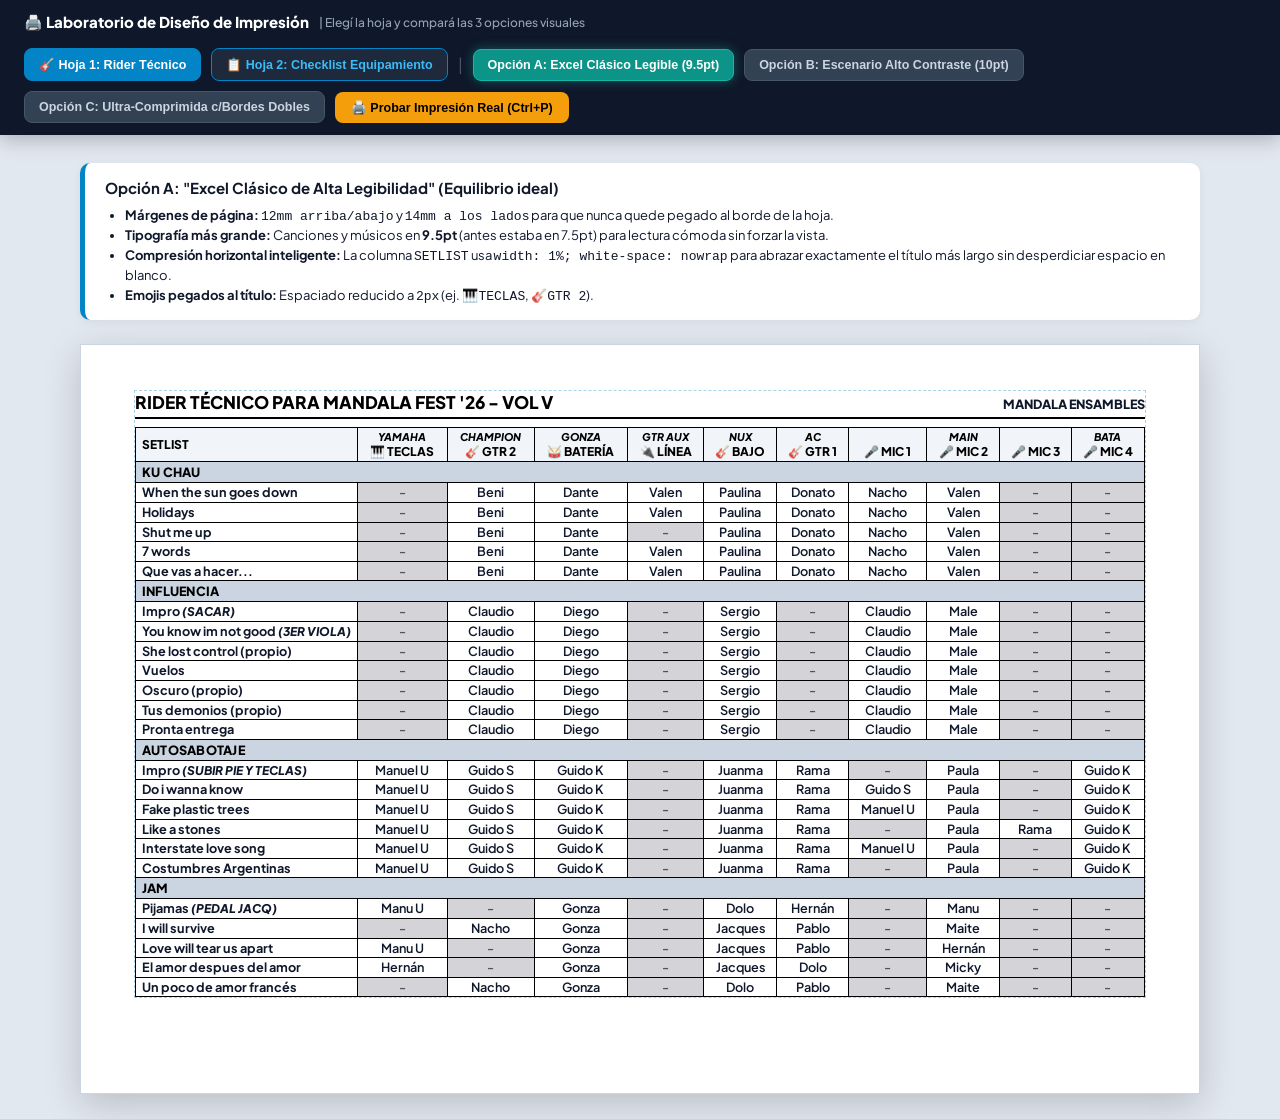
==== ejemplos_impresion_rider_checklist.html @ c9b69158 "deploy: version beta1.0 - Mandala Festivales en produccion 2026-10-26 12:29" ====
<!DOCTYPE html>
<html lang="es">
<head>
    <meta charset="UTF-8">
    <meta name="viewport" content="width=device-width, initial-scale=1.0">
    <title>Alternativas de Impresión — Rider Técnico y Checklist (Mandala Ensambles)</title>
    <link href="https://fonts.googleapis.com/css2?family=Plus+Jakarta+Sans:ital,wght@0,400;0,600;0,700;0,800;1,700;1,800&family=Geist+Mono:wght@500;700;800&display=swap" rel="stylesheet">
    <style>
        :root {
            --bg-ui: #0f172a;
            --card-ui: #1e293b;
            --accent: #0d9488;
            --accent-blue: #0284c7;
        }
        * {
            box-sizing: border-box;
        }
        body {
            margin: 0;
            padding: 0;
            font-family: 'Plus Jakarta Sans', -apple-system, BlinkMacSystemFont, "Segoe UI", Roboto, sans-serif;
            background: #e2e8f0;
            color: #0f172a;
        }

        /* BARRA DE CONTROLES INTERACTIVA (NO SE IMPRIME) */
        .preview-toolbar {
            position: sticky;
            top: 0;
            z-index: 1000;
            background: var(--bg-ui);
            color: #ffffff;
            padding: 12px 24px;
            display: flex;
            flex-wrap: wrap;
            align-items: center;
            justify-content: space-between;
            gap: 16px;
            box-shadow: 0 4px 20px rgba(0,0,0,0.25);
        }
        .toolbar-title {
            font-size: 15px;
            font-weight: 800;
            display: flex;
            align-items: center;
            gap: 10px;
        }
        .toolbar-controls {
            display: flex;
            align-items: center;
            gap: 10px;
            flex-wrap: wrap;
        }
        .tab-btn {
            background: #334155;
            color: #cbd5e1;
            border: 1px solid #475569;
            padding: 8px 14px;
            border-radius: 8px;
            font-size: 12.5px;
            font-weight: 700;
            cursor: pointer;
            transition: all 0.15s ease;
        }
        .tab-btn:hover {
            background: #475569;
            color: #fff;
        }
        .tab-btn.active {
            background: var(--accent);
            color: #ffffff;
            border-color: #14b8a6;
            box-shadow: 0 0 12px rgba(20, 184, 166, 0.4);
        }
        .doc-switch-btn {
            background: #1e293b;
            color: #38bdf8;
            border: 1px solid #0284c7;
            padding: 8px 14px;
            border-radius: 8px;
            font-size: 12.5px;
            font-weight: 800;
            cursor: pointer;
        }
        .doc-switch-btn.active {
            background: #0284c7;
            color: #ffffff;
        }
        .btn-print-demo {
            background: #f59e0b;
            color: #000;
            border: none;
            padding: 8px 16px;
            border-radius: 8px;
            font-size: 12.5px;
            font-weight: 800;
            cursor: pointer;
        }

        /* CONTENEDOR DE SIMULACIÓN DE HOJA CON MÁRGENES REALES */
        .page-workspace {
            padding: 28px;
            display: flex;
            flex-direction: column;
            align-items: center;
            gap: 24px;
        }
        .option-explainer {
            width: 100%;
            max-width: 1120px;
            background: #ffffff;
            border-left: 5px solid var(--accent-blue);
            padding: 14px 20px;
            border-radius: 10px;
            box-shadow: 0 2px 8px rgba(0,0,0,0.06);
            font-size: 13px;
            line-height: 1.5;
        }
        .option-explainer h3 {
            margin: 0 0 4px 0;
            font-size: 15px;
            color: #0f172a;
        }
        .option-explainer ul {
            margin: 6px 0 0 0;
            padding-left: 20px;
        }

        /* HOJA A4 SIMULADA */
        .a4-sheet {
            background: #ffffff;
            width: 100%;
            max-width: 1120px; /* A4 Landscape proporción */
            min-height: 750px;
            box-shadow: 0 10px 35px rgba(0,0,0,0.18);
            border: 1px solid #cbd5e1;
            position: relative;
            transition: all 0.2s ease;
        }

        /* Indicador visual del margen de impresión */
        .margin-guide {
            border: 1px dashed rgba(2, 132, 199, 0.35);
            height: 100%;
        }

        /* ==========================================================================
           ESTILOS COMUNES DE TABLA DE IMPRESIÓN
           ========================================================================== */
        .print-header-bar {
            display: flex;
            justify-content: space-between;
            align-items: baseline;
            border-bottom: 2px solid #000;
            padding-bottom: 4px;
            margin-bottom: 8px;
        }
        .print-header-title {
            font-weight: 900;
            text-transform: uppercase;
            color: #000;
            margin: 0;
        }
        .print-header-brand {
            font-weight: 800;
            text-transform: uppercase;
            color: #0f172a;
        }

        table.rider-tbl {
            border-collapse: collapse;
            border: 1.5px solid #000000;
        }
        table.rider-tbl th,
        table.rider-tbl td {
            border: 1px solid #000000;
            vertical-align: middle;
        }

        .col-inst-head {
            display: inline-flex;
            align-items: center;
            justify-content: center;
            gap: 2px; /* Emoji bien pegado a la palabra */
            white-space: nowrap;
        }

        /* ==========================================================================
           OPCIÓN A: EXCEL CLÁSICO DE ALTA LEGIBILIDAD (Márgenes 12mm, Letra 9.5pt, Columnas Auto-Comprimidas)
           ========================================================================== */
        .opt-a.a4-sheet {
            padding: 12mm 14mm; /* Márgenes amplios y limpios */
        }
        .opt-a .print-header-title { font-size: 13pt; }
        .opt-a .print-header-brand { font-size: 9.5pt; }
        .opt-a table.rider-tbl {
            width: auto; /* Permite que las columnas se compriman al texto real */
            min-width: 100%;
        }
        .opt-a table.rider-tbl th {
            background: #f1f5f9;
            color: #000;
            font-size: 9pt;
            font-weight: 800;
            padding: 3px 5px;
            text-align: center;
            line-height: 1.15;
            white-space: nowrap;
        }
        .opt-a .col-note {
            display: block;
            font-size: 8pt;
            font-weight: 800;
            font-style: italic;
            color: #000;
            margin-bottom: 1px;
        }
        .opt-a .band-row td {
            background: #cbd5e1;
            color: #000;
            font-size: 9.5pt;
            font-weight: 900;
            text-transform: uppercase;
            padding: 2px 6px;
            letter-spacing: 0.02em;
        }
        .opt-a .song-row td {
            font-size: 9.5pt; /* Letra más grande y clara */
            font-weight: 600;
            padding: 2px 5px;
            line-height: 1.15;
            text-align: center;
            white-space: nowrap;
        }
        .opt-a .song-row td.setlist-cell {
            text-align: left;
            font-weight: 700;
            padding: 2px 6px;
            width: 1%; /* Comprime la columna Setlist exactamente al largo de la canción más larga */
        }
        .opt-a .song-note {
            font-weight: 800;
            font-style: italic;
            font-size: 9pt;
        }
        .opt-a .empty-cell {
            background: #d4d4d8;
            color: #52525b;
        }

        /* ==========================================================================
           OPCIÓN B: ESCENARIO ALTO CONTRASTE (Bandas en Negro/Gris Oscuro, Letra 10pt Bold, Ultra-Comprimido)
           ========================================================================== */
        .opt-b.a4-sheet {
            padding: 10mm 12mm;
        }
        .opt-b .print-header-title { font-size: 13.5pt; }
        .opt-b .print-header-brand { font-size: 9.5pt; }
        .opt-b table.rider-tbl {
            width: 100%;
        }
        .opt-b table.rider-tbl th {
            background: #e2e8f0;
            color: #000;
            font-size: 9pt;
            font-weight: 900;
            padding: 2px 3px;
            text-align: center;
            line-height: 1.1;
            white-space: nowrap;
        }
        .opt-b .col-note {
            display: block;
            font-size: 8.5pt;
            font-weight: 800;
            font-style: italic;
            color: #000;
            background: #fef08a; /* Sutil destaque o limpio */
            padding: 0 2px;
        }
        .opt-b .band-row td {
            background: #1e293b; /* Separador oscuro de alto contraste para lectura rápida en escenario */
            color: #ffffff;
            font-size: 9.5pt;
            font-weight: 900;
            text-transform: uppercase;
            padding: 2px 8px;
            letter-spacing: 0.04em;
        }
        .opt-b .song-row td {
            font-size: 10pt; /* Letra bien grande para leer a distancia */
            font-weight: 700;
            padding: 1.5px 3px; /* Padding mínimo pero letra grande */
            line-height: 1.1;
            text-align: center;
            white-space: nowrap;
        }
        .opt-b .song-row td.setlist-cell {
            text-align: left;
            font-weight: 800;
            padding: 1.5px 5px;
            width: 1%;
        }
        .opt-b .song-note {
            font-weight: 800;
            font-style: italic;
            font-size: 9.5pt;
            text-decoration: underline;
        }
        .opt-b .empty-cell {
            background: #d4d4d8;
            color: #71717a;
        }

        /* ==========================================================================
           OPCIÓN C: PLANILLA TÉCNICA COMPACTA (Ancho Ajustado al Contenido, Márgenes 14mm)
           ========================================================================== */
        .opt-c.a4-sheet {
            padding: 14mm 16mm; /* Márgenes bien holgados */
        }
        .opt-c .print-header-title { font-size: 12.5pt; }
        .opt-c .print-header-brand { font-size: 9pt; }
        .opt-c table.rider-tbl {
            width: auto; /* La tabla ocupa sólo lo que necesitan sus columnas, sin estirar de más */
            margin: 0 auto;
            min-width: 92%;
        }
        .opt-c table.rider-tbl th {
            background: #f8fafc;
            color: #000;
            font-size: 9pt;
            font-weight: 800;
            padding: 2px 4px;
            text-align: center;
            line-height: 1.1;
            white-space: nowrap;
        }
        .opt-c .col-note {
            display: block;
            font-size: 8pt;
            font-weight: 800;
            font-style: italic;
            color: #000;
        }
        .opt-c .band-row td {
            background: #dcdce0;
            color: #000;
            font-size: 9pt;
            font-weight: 900;
            text-transform: uppercase;
            padding: 1.5px 6px;
            border-top: 2px solid #000;
            border-bottom: 1.5px solid #000;
        }
        .opt-c .song-row td {
            font-size: 9.5pt;
            font-weight: 700;
            padding: 1px 4px;
            line-height: 1.12;
            text-align: center;
            white-space: nowrap;
        }
        .opt-c .song-row td.setlist-cell {
            text-align: left;
            font-weight: 700;
            padding: 1px 5px;
            width: 1%;
        }
        .opt-c .song-note {
            font-weight: 800;
            font-style: italic;
            font-size: 9pt;
        }
        .opt-c .empty-cell {
            background: #e4e4e7;
            color: #71717a;
        }

        @media print {
            .preview-toolbar, .option-explainer {
                display: none !important;
            }
            body {
                background: #fff !important;
            }
            .page-workspace {
                padding: 0 !important;
            }
            .a4-sheet {
                box-shadow: none !important;
                border: none !important;
                max-width: 100% !important;
                min-height: 0 !important;
            }
            .margin-guide {
                border: none !important;
            }
            * {
                -webkit-print-color-adjust: exact !important;
                print-color-adjust: exact !important;
            }
        }
    </style>
</head>
<body>

    <div class="preview-toolbar">
        <div class="toolbar-title">
            <span>🖨️ Laboratorio de Diseño de Impresión</span>
            <span style="font-size:12px; font-weight:500; color:#94a3b8;">| Elegí la hoja y compará las 3 opciones visuales</span>
        </div>

        <div class="toolbar-controls">
            <button class="doc-switch-btn active" id="btn-doc-rider" onclick="setDocType('rider')">🎸 Hoja 1: Rider Técnico</button>
            <button class="doc-switch-btn" id="btn-doc-checklist" onclick="setDocType('checklist')">📋 Hoja 2: Checklist Equipamiento</button>
            <span style="color:#475569;">|</span>
            <button class="tab-btn active" id="btn-opt-a" onclick="setOption('a')">Opción A: Excel Clásico Legible (9.5pt)</button>
            <button class="tab-btn" id="btn-opt-b" onclick="setOption('b')">Opción B: Escenario Alto Contraste (10pt)</button>
            <button class="tab-btn" id="btn-opt-c" onclick="setOption('c')">Opción C: Ultra-Comprimida c/Bordes Dobles</button>
            <button class="btn-print-demo" onclick="window.print()">🖨️ Probar Impresión Real (Ctrl+P)</button>
        </div>
    </div>

    <div class="page-workspace">

        <!-- EXPLICACIÓN DINÁMICA DE LA OPCIÓN SELECCIONADA -->
        <div class="option-explainer" id="explainer-box">
            <h3>Opción A: "Excel Clásico de Alta Legibilidad" (Equilibrio ideal)</h3>
            <ul>
                <li><strong>Márgenes de página:</strong> <code>12mm arriba/abajo</code> y <code>14mm a los lados</code> para que nunca quede pegado al borde de la hoja.</li>
                <li><strong>Tipografía más grande:</strong> Canciones y músicos en <strong>9.5pt</strong> (antes estaba en 7.5pt) para lectura cómoda sin forzar la vista.</li>
                <li><strong>Compresión horizontal inteligente:</strong> La columna <code>SETLIST</code> usa <code>width: 1%; white-space: nowrap</code> para abrazar exactamente el título más largo sin desperdiciar espacio en blanco.</li>
                <li><strong>Emojis pegados al título:</strong> Espaciado reducido a <code>2px</code> (ej. <code>🎹TECLAS</code>, <code>🎸GTR 2</code>).</li>
            </ul>
        </div>

        <!-- HOJA SIMULADA: RIDER TÉCNICO -->
        <div class="a4-sheet opt-a" id="sheet-rider">
            <div class="margin-guide">
                <div class="print-header-bar">
                    <h1 class="print-header-title">RIDER TÉCNICO PARA MANDALA FEST '26 - VOL V</h1>
                    <span class="print-header-brand">MANDALA ENSAMBLES</span>
                </div>

                <table class="rider-tbl">
                    <thead>
                        <tr>
                            <th style="text-align:left; padding-left:6px;">SETLIST</th>
                            <th>
                                <span class="col-note">YAMAHA</span>
                                <div class="col-inst-head"><span>🎹</span><span>TECLAS</span></div>
                            </th>
                            <th>
                                <span class="col-note">CHAMPION</span>
                                <div class="col-inst-head"><span>🎸</span><span>GTR 2</span></div>
                            </th>
                            <th>
                                <span class="col-note">GONZA</span>
                                <div class="col-inst-head"><span>🥁</span><span>BATERÍA</span></div>
                            </th>
                            <th>
                                <span class="col-note">GTR AUX</span>
                                <div class="col-inst-head"><span>🔌</span><span>LÍNEA</span></div>
                            </th>
                            <th>
                                <span class="col-note">NUX</span>
                                <div class="col-inst-head"><span>🎸</span><span>BAJO</span></div>
                            </th>
                            <th>
                                <span class="col-note">AC</span>
                                <div class="col-inst-head"><span>🎸</span><span>GTR 1</span></div>
                            </th>
                            <th>
                                <span class="col-note">&nbsp;</span>
                                <div class="col-inst-head"><span>🎤</span><span>MIC 1</span></div>
                            </th>
                            <th>
                                <span class="col-note">MAIN</span>
                                <div class="col-inst-head"><span>🎤</span><span>MIC 2</span></div>
                            </th>
                            <th>
                                <span class="col-note">&nbsp;</span>
                                <div class="col-inst-head"><span>🎤</span><span>MIC 3</span></div>
                            </th>
                            <th>
                                <span class="col-note">BATA</span>
                                <div class="col-inst-head"><span>🎤</span><span>MIC 4</span></div>
                            </th>
                        </tr>
                    </thead>
                    <tbody>
                        <!-- BANDA 1 -->
                        <tr class="band-row"><td colspan="11">KU CHAU</td></tr>
                        <tr class="song-row">
                            <td class="setlist-cell">When the sun goes down</td>
                            <td class="empty-cell">-</td><td>Beni</td><td>Dante</td><td>Valen</td><td>Paulina</td><td>Donato</td><td>Nacho</td><td>Valen</td><td class="empty-cell">-</td><td class="empty-cell">-</td>
                        </tr>
                        <tr class="song-row">
                            <td class="setlist-cell">Holidays</td>
                            <td class="empty-cell">-</td><td>Beni</td><td>Dante</td><td>Valen</td><td>Paulina</td><td>Donato</td><td>Nacho</td><td>Valen</td><td class="empty-cell">-</td><td class="empty-cell">-</td>
                        </tr>
                        <tr class="song-row">
                            <td class="setlist-cell">Shut me up</td>
                            <td class="empty-cell">-</td><td>Beni</td><td>Dante</td><td class="empty-cell">-</td><td>Paulina</td><td>Donato</td><td>Nacho</td><td>Valen</td><td class="empty-cell">-</td><td class="empty-cell">-</td>
                        </tr>
                        <tr class="song-row">
                            <td class="setlist-cell">7 words</td>
                            <td class="empty-cell">-</td><td>Beni</td><td>Dante</td><td>Valen</td><td>Paulina</td><td>Donato</td><td>Nacho</td><td>Valen</td><td class="empty-cell">-</td><td class="empty-cell">-</td>
                        </tr>
                        <tr class="song-row">
                            <td class="setlist-cell">Que vas a hacer...</td>
                            <td class="empty-cell">-</td><td>Beni</td><td>Dante</td><td>Valen</td><td>Paulina</td><td>Donato</td><td>Nacho</td><td>Valen</td><td class="empty-cell">-</td><td class="empty-cell">-</td>
                        </tr>

                        <!-- BANDA 2 -->
                        <tr class="band-row"><td colspan="11">INFLUENCIA</td></tr>
                        <tr class="song-row">
                            <td class="setlist-cell">Impro <span class="song-note">(SACAR)</span></td>
                            <td class="empty-cell">-</td><td>Claudio</td><td>Diego</td><td class="empty-cell">-</td><td>Sergio</td><td class="empty-cell">-</td><td>Claudio</td><td>Male</td><td class="empty-cell">-</td><td class="empty-cell">-</td>
                        </tr>
                        <tr class="song-row">
                            <td class="setlist-cell">You know im not good <span class="song-note">(3ER VIOLA)</span></td>
                            <td class="empty-cell">-</td><td>Claudio</td><td>Diego</td><td class="empty-cell">-</td><td>Sergio</td><td class="empty-cell">-</td><td>Claudio</td><td>Male</td><td class="empty-cell">-</td><td class="empty-cell">-</td>
                        </tr>
                        <tr class="song-row">
                            <td class="setlist-cell">She lost control (propio)</td>
                            <td class="empty-cell">-</td><td>Claudio</td><td>Diego</td><td class="empty-cell">-</td><td>Sergio</td><td class="empty-cell">-</td><td>Claudio</td><td>Male</td><td class="empty-cell">-</td><td class="empty-cell">-</td>
                        </tr>
                        <tr class="song-row">
                            <td class="setlist-cell">Vuelos</td>
                            <td class="empty-cell">-</td><td>Claudio</td><td>Diego</td><td class="empty-cell">-</td><td>Sergio</td><td class="empty-cell">-</td><td>Claudio</td><td>Male</td><td class="empty-cell">-</td><td class="empty-cell">-</td>
                        </tr>
                        <tr class="song-row">
                            <td class="setlist-cell">Oscuro (propio)</td>
                            <td class="empty-cell">-</td><td>Claudio</td><td>Diego</td><td class="empty-cell">-</td><td>Sergio</td><td class="empty-cell">-</td><td>Claudio</td><td>Male</td><td class="empty-cell">-</td><td class="empty-cell">-</td>
                        </tr>
                        <tr class="song-row">
                            <td class="setlist-cell">Tus demonios (propio)</td>
                            <td class="empty-cell">-</td><td>Claudio</td><td>Diego</td><td class="empty-cell">-</td><td>Sergio</td><td class="empty-cell">-</td><td>Claudio</td><td>Male</td><td class="empty-cell">-</td><td class="empty-cell">-</td>
                        </tr>
                        <tr class="song-row">
                            <td class="setlist-cell">Pronta entrega</td>
                            <td class="empty-cell">-</td><td>Claudio</td><td>Diego</td><td class="empty-cell">-</td><td>Sergio</td><td class="empty-cell">-</td><td>Claudio</td><td>Male</td><td class="empty-cell">-</td><td class="empty-cell">-</td>
                        </tr>

                        <!-- BANDA 3 -->
                        <tr class="band-row"><td colspan="11">AUTOSABOTAJE</td></tr>
                        <tr class="song-row">
                            <td class="setlist-cell">Impro <span class="song-note">(SUBIR PIE Y TECLAS)</span></td>
                            <td>Manuel U</td><td>Guido S</td><td>Guido K</td><td class="empty-cell">-</td><td>Juanma</td><td>Rama</td><td class="empty-cell">-</td><td>Paula</td><td class="empty-cell">-</td><td>Guido K</td>
                        </tr>
                        <tr class="song-row">
                            <td class="setlist-cell">Do i wanna know</td>
                            <td>Manuel U</td><td>Guido S</td><td>Guido K</td><td class="empty-cell">-</td><td>Juanma</td><td>Rama</td><td>Guido S</td><td>Paula</td><td class="empty-cell">-</td><td>Guido K</td>
                        </tr>
                        <tr class="song-row">
                            <td class="setlist-cell">Fake plastic trees</td>
                            <td>Manuel U</td><td>Guido S</td><td>Guido K</td><td class="empty-cell">-</td><td>Juanma</td><td>Rama</td><td>Manuel U</td><td>Paula</td><td class="empty-cell">-</td><td>Guido K</td>
                        </tr>
                        <tr class="song-row">
                            <td class="setlist-cell">Like a stones</td>
                            <td>Manuel U</td><td>Guido S</td><td>Guido K</td><td class="empty-cell">-</td><td>Juanma</td><td>Rama</td><td class="empty-cell">-</td><td>Paula</td><td>Rama</td><td>Guido K</td>
                        </tr>
                        <tr class="song-row">
                            <td class="setlist-cell">Interstate love song</td>
                            <td>Manuel U</td><td>Guido S</td><td>Guido K</td><td class="empty-cell">-</td><td>Juanma</td><td>Rama</td><td>Manuel U</td><td>Paula</td><td class="empty-cell">-</td><td>Guido K</td>
                        </tr>
                        <tr class="song-row">
                            <td class="setlist-cell">Costumbres Argentinas</td>
                            <td>Manuel U</td><td>Guido S</td><td>Guido K</td><td class="empty-cell">-</td><td>Juanma</td><td>Rama</td><td class="empty-cell">-</td><td>Paula</td><td class="empty-cell">-</td><td>Guido K</td>
                        </tr>

                        <!-- BANDA 4 -->
                        <tr class="band-row"><td colspan="11">JAM</td></tr>
                        <tr class="song-row">
                            <td class="setlist-cell">Pijamas <span class="song-note">(PEDAL JACQ)</span></td>
                            <td>Manu U</td><td class="empty-cell">-</td><td>Gonza</td><td class="empty-cell">-</td><td>Dolo</td><td>Hernán</td><td class="empty-cell">-</td><td>Manu</td><td class="empty-cell">-</td><td class="empty-cell">-</td>
                        </tr>
                        <tr class="song-row">
                            <td class="setlist-cell">I will survive</td>
                            <td class="empty-cell">-</td><td>Nacho</td><td>Gonza</td><td class="empty-cell">-</td><td>Jacques</td><td>Pablo</td><td class="empty-cell">-</td><td>Maite</td><td class="empty-cell">-</td><td class="empty-cell">-</td>
                        </tr>
                        <tr class="song-row">
                            <td class="setlist-cell">Love will tear us apart</td>
                            <td>Manu U</td><td class="empty-cell">-</td><td>Gonza</td><td class="empty-cell">-</td><td>Jacques</td><td>Pablo</td><td class="empty-cell">-</td><td>Hernán</td><td class="empty-cell">-</td><td class="empty-cell">-</td>
                        </tr>
                        <tr class="song-row">
                            <td class="setlist-cell">El amor despues del amor</td>
                            <td>Hernán</td><td class="empty-cell">-</td><td>Gonza</td><td class="empty-cell">-</td><td>Jacques</td><td>Dolo</td><td class="empty-cell">-</td><td>Micky</td><td class="empty-cell">-</td><td class="empty-cell">-</td>
                        </tr>
                        <tr class="song-row">
                            <td class="setlist-cell">Un poco de amor francés</td>
                            <td class="empty-cell">-</td><td>Nacho</td><td>Gonza</td><td class="empty-cell">-</td><td>Dolo</td><td>Pablo</td><td class="empty-cell">-</td><td>Maite</td><td class="empty-cell">-</td><td class="empty-cell">-</td>
                        </tr>
                    </tbody>
                </table>
            </div>
        </div>

        <!-- HOJA SIMULADA: CHECKLIST DE EQUIPAMIENTO -->
        <div class="a4-sheet opt-a" id="sheet-checklist" style="display:none;">
            <div class="margin-guide">
                <div class="print-header-bar">
                    <h1 class="print-header-title">CHECKLIST DE EQUIPAMIENTO — MANDALA FEST '26 - VOL V</h1>
                    <span class="print-header-brand">MANDALA ENSAMBLES</span>
                </div>

                <table class="rider-tbl" style="width:100%;">
                    <thead>
                        <tr>
                            <th style="text-align:left; padding-left:6px; width:28%;">EQUIPO / ÍTEM</th>
                            <th style="text-align:left; padding-left:6px; width:18%;">ORIGEN / DUEÑO</th>
                            <th style="width:8%;">PREP.</th>
                            <th style="width:8%;">LISTO</th>
                            <th style="width:8%;">REGRESÓ</th>
                            <th style="text-align:left; padding-left:6px; width:30%;">NOTAS / OBSERVACIONES</th>
                        </tr>
                    </thead>
                    <tbody>
                        <tr class="song-row">
                            <td class="setlist-cell">CABEZAL AMPEG BA-115 + CAJA</td>
                            <td style="text-align:left; padding-left:6px;">MANDALA ENSAMBLES</td>
                            <td>☑</td>
                            <td>☑</td>
                            <td>☐</td>
                            <td style="text-align:left; padding-left:6px; white-space:normal;">Llevar con cable interlock reforzado y línea XLR</td>
                        </tr>
                        <tr class="song-row">
                            <td class="setlist-cell">TECLADO YAMAHA P-45 + FUENTE</td>
                            <td style="text-align:left; padding-left:6px;">GONZA (PROFE)</td>
                            <td>☑</td>
                            <td>☑</td>
                            <td>☐</td>
                            <td style="text-align:left; padding-left:6px; white-space:normal;">Con pedal sustain original y soporte tijera</td>
                        </tr>
                        <tr class="song-row">
                            <td class="setlist-cell">AMPLIFICADOR FENDER CHAMPION 100</td>
                            <td style="text-align:left; padding-left:6px;">MANDALA ENSAMBLES</td>
                            <td>☑</td>
                            <td>☐</td>
                            <td>☐</td>
                            <td style="text-align:left; padding-left:6px; white-space:normal;">Incluye footswitch de 2 botones.<br><em><strong>Revisar canal 2 antes de salir</strong></em></td>
                        </tr>
                        <tr class="song-row">
                            <td class="setlist-cell">SET MICRÓFONOS SHURE SM58 (X4)</td>
                            <td style="text-align:left; padding-left:6px;">MANDALA ENSAMBLES</td>
                            <td>☑</td>
                            <td>☑</td>
                            <td>☐</td>
                            <td style="text-align:left; padding-left:6px; white-space:normal;">En valija rígida gris con 4 pipetas</td>
                        </tr>
                        <tr class="song-row">
                            <td class="setlist-cell">CAJA DIRECTA BEHRINGER ULTRA-DI (X2)</td>
                            <td style="text-align:left; padding-left:6px;">MANDALA ENSAMBLES</td>
                            <td>☐</td>
                            <td>☐</td>
                            <td>☐</td>
                            <td class="empty-cell" style="text-align:center;">-</td>
                        </tr>
                        <tr class="song-row">
                            <td class="setlist-cell">TAMBOR MAPEX BLACK PANTHER 14"</td>
                            <td style="text-align:left; padding-left:6px;">DANTE (ALUMNO)</td>
                            <td>☑</td>
                            <td>☐</td>
                            <td>☐</td>
                            <td style="text-align:left; padding-left:6px; white-space:normal;">En funda acolchada negra</td>
                        </tr>
                    </tbody>
                </table>
            </div>
        </div>

    </div>

    <script>
        let currentOpt = 'a';
        let currentDoc = 'rider';

        const explainers = {
            a: {
                title: 'Opción A: "Excel Clásico de Alta Legibilidad" (Recomendada)',
                bullets: [
                    '<strong>Márgenes de página:</strong> <code>12mm arriba/abajo</code> y <code>14mm izquierda/derecha</code> para que la tabla tenga aire alrededor y no quede pegada a los bordes.',
                    '<strong>Letra más grande y nítida:</strong> Músicos y canciones en <strong>9.5pt</strong> (2 puntos más grande que antes), manteniendo una altura de fila compacta de <code>2px</code> de padding.',
                    '<strong>Columnas auto-comprimidas:</strong> Tanto <code>SETLIST</code> como los instrumentos se ajustan automáticamente al ancho real del texto sin dejar huecos blancos.',
                    '<strong>Emoji pegado a la palabra:</strong> Separación mínima de <code>2px</code> (ej. <code>🎹TECLAS</code>, <code>🎸GTR 2</code>).'
                ]
            },
            b: {
                title: 'Opción B: "Escenario Alto Contraste" (Máxima visibilidad con poca luz)',
                bullets: [
                    '<strong>Márgenes de página:</strong> <code>10mm arriba/abajo</code> y <code>12mm izquierda/derecha</code>.',
                    '<strong>Letra 10pt Bold:</strong> Tamaño máximo de letra (<code>10pt</code> en negrita) con padding ultra-ajustado (<code>1.5px</code>) para que se lea de lejos en el escenario sin agrandar la altura de la tabla.',
                    '<strong>Separadores de Banda oscuros:</strong> Las filas de bandas (<code>KU CHAU</code>, <code>INFLUENCIA</code>) tienen fondo oscuro y letra blanca para identificar cada bloque al instante.',
                    '<strong>Notas de columna resaltadas:</strong> Destaque visual inmediato en las notas técnicas de cabecera y de canción.'
                ]
            },
            c: {
                title: 'Opción C: "Planilla Técnica Ultra-Comprimida con Bordes Dobles"',
                bullets: [
                    '<strong>Márgenes amplios:</strong> <code>14mm arriba/abajo</code> y <code>16mm a los lados</code>.',
                    '<strong>Ancho de tabla compacto:</strong> La tabla no se fuerza al 100% si sobra espacio, sino que comprime todas las columnas hacia el centro para que la vista recorra menos distancia horizontal.',
                    '<strong>Bordes jerárquicos:</strong> Doble línea gruesa (<code>2px</code>) al inicio de cada banda y letra de <strong>9.5pt</strong>.',
                    '<strong>Celdas vacías en gris suave:</strong> Tono <code>#e4e4e7</code> más sutil para ahorrar tinta y destacar los nombres.'
                ]
            }
        };

        function setOption(opt) {
            currentOpt = opt;
            ['a', 'b', 'c'].forEach(k => {
                document.getElementById('btn-opt-' + k).classList.toggle('active', k === opt);
            });
            const riderSheet = document.getElementById('sheet-rider');
            const checkSheet = document.getElementById('sheet-checklist');
            riderSheet.className = 'a4-sheet opt-' + opt;
            checkSheet.className = 'a4-sheet opt-' + opt;

            const exp = explainers[opt];
            document.getElementById('explainer-box').innerHTML = `
                <h3>${exp.title}</h3>
                <ul>${exp.bullets.map(b => `<li>${b}</li>`).join('')}</ul>
            `;
        }

        function setDocType(doc) {
            currentDoc = doc;
            document.getElementById('btn-doc-rider').classList.toggle('active', doc === 'rider');
            document.getElementById('btn-doc-checklist').classList.toggle('active', doc === 'checklist');
            document.getElementById('sheet-rider').style.display = doc === 'rider' ? 'block' : 'none';
            document.getElementById('sheet-checklist').style.display = doc === 'checklist' ? 'block' : 'none';
        }
    </script>
</body>
</html>
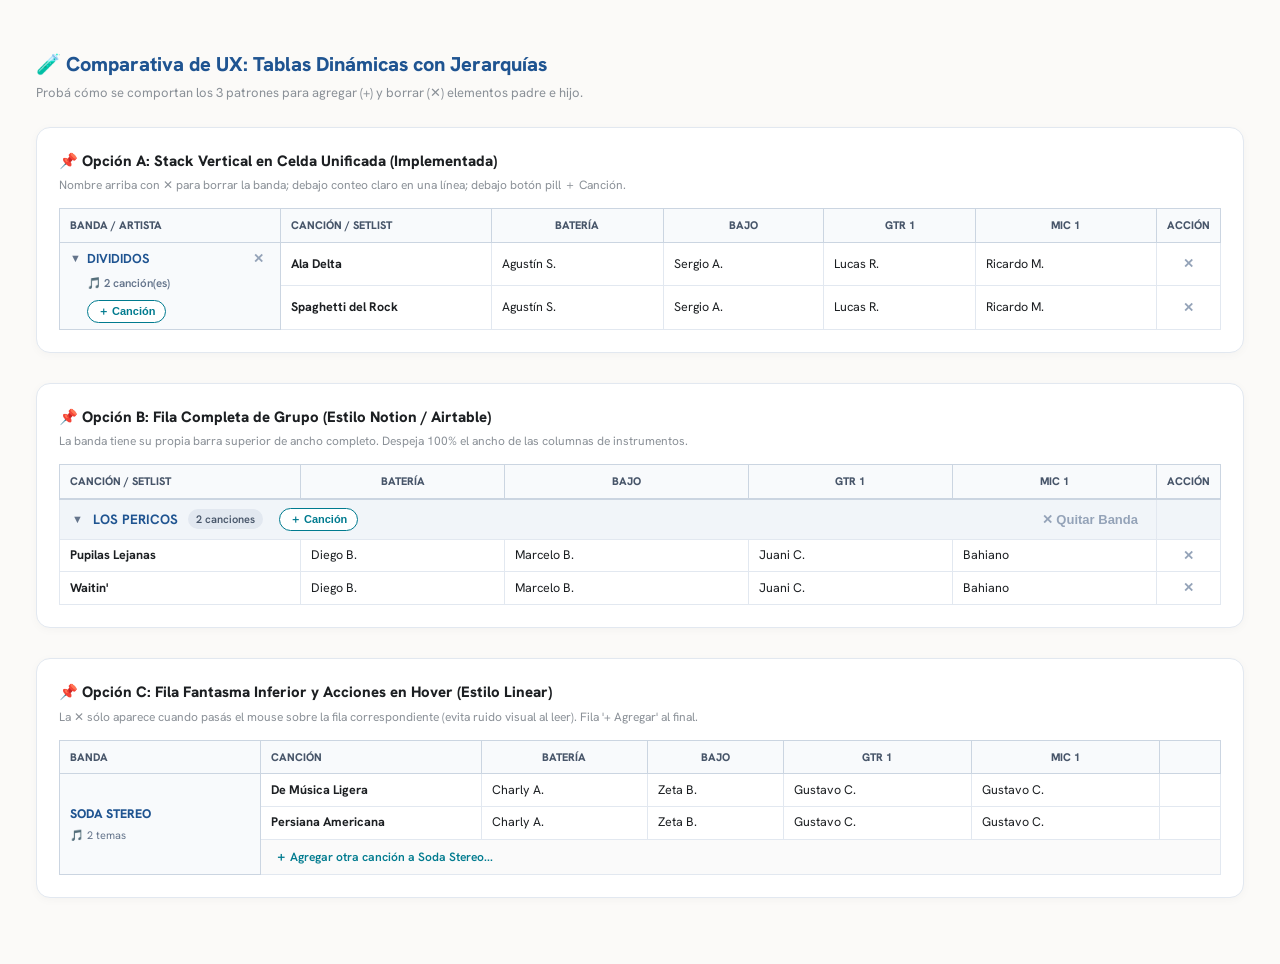
==== commit 08e70be9: "deploy: version beta1.3 - pestaña Cierre de Entradas, navegación y compresión en Deudas, calendario " ====
--- a/ejemplos_impresion_rider_checklist.html
+++ b/ejemplos_impresion_rider_checklist.html
@@ -1,735 +1,191 @@
 <!DOCTYPE html>
 <html lang="es">
 <head>
-    <meta charset="UTF-8">
-    <meta name="viewport" content="width=device-width, initial-scale=1.0">
-    <title>Alternativas de Impresión — Rider Técnico y Checklist (Mandala Ensambles)</title>
-    <link href="https://fonts.googleapis.com/css2?family=Plus+Jakarta+Sans:ital,wght@0,400;0,600;0,700;0,800;1,700;1,800&family=Geist+Mono:wght@500;700;800&display=swap" rel="stylesheet">
-    <style>
-        :root {
-            --bg-ui: #0f172a;
-            --card-ui: #1e293b;
-            --accent: #0d9488;
-            --accent-blue: #0284c7;
-        }
-        * {
-            box-sizing: border-box;
-        }
-        body {
-            margin: 0;
-            padding: 0;
-            font-family: 'Plus Jakarta Sans', -apple-system, BlinkMacSystemFont, "Segoe UI", Roboto, sans-serif;
-            background: #e2e8f0;
-            color: #0f172a;
-        }
-
-        /* BARRA DE CONTROLES INTERACTIVA (NO SE IMPRIME) */
-        .preview-toolbar {
-            position: sticky;
-            top: 0;
-            z-index: 1000;
-            background: var(--bg-ui);
-            color: #ffffff;
-            padding: 12px 24px;
-            display: flex;
-            flex-wrap: wrap;
-            align-items: center;
-            justify-content: space-between;
-            gap: 16px;
-            box-shadow: 0 4px 20px rgba(0,0,0,0.25);
-        }
-        .toolbar-title {
-            font-size: 15px;
-            font-weight: 800;
-            display: flex;
-            align-items: center;
-            gap: 10px;
-        }
-        .toolbar-controls {
-            display: flex;
-            align-items: center;
-            gap: 10px;
-            flex-wrap: wrap;
-        }
-        .tab-btn {
-            background: #334155;
-            color: #cbd5e1;
-            border: 1px solid #475569;
-            padding: 8px 14px;
-            border-radius: 8px;
-            font-size: 12.5px;
-            font-weight: 700;
-            cursor: pointer;
-            transition: all 0.15s ease;
-        }
-        .tab-btn:hover {
-            background: #475569;
-            color: #fff;
-        }
-        .tab-btn.active {
-            background: var(--accent);
-            color: #ffffff;
-            border-color: #14b8a6;
-            box-shadow: 0 0 12px rgba(20, 184, 166, 0.4);
-        }
-        .doc-switch-btn {
-            background: #1e293b;
-            color: #38bdf8;
-            border: 1px solid #0284c7;
-            padding: 8px 14px;
-            border-radius: 8px;
-            font-size: 12.5px;
-            font-weight: 800;
-            cursor: pointer;
-        }
-        .doc-switch-btn.active {
-            background: #0284c7;
-            color: #ffffff;
-        }
-        .btn-print-demo {
-            background: #f59e0b;
-            color: #000;
-            border: none;
-            padding: 8px 16px;
-            border-radius: 8px;
-            font-size: 12.5px;
-            font-weight: 800;
-            cursor: pointer;
-        }
-
-        /* CONTENEDOR DE SIMULACIÓN DE HOJA CON MÁRGENES REALES */
-        .page-workspace {
-            padding: 28px;
-            display: flex;
-            flex-direction: column;
-            align-items: center;
-            gap: 24px;
-        }
-        .option-explainer {
-            width: 100%;
-            max-width: 1120px;
-            background: #ffffff;
-            border-left: 5px solid var(--accent-blue);
-            padding: 14px 20px;
-            border-radius: 10px;
-            box-shadow: 0 2px 8px rgba(0,0,0,0.06);
-            font-size: 13px;
-            line-height: 1.5;
-        }
-        .option-explainer h3 {
-            margin: 0 0 4px 0;
-            font-size: 15px;
-            color: #0f172a;
-        }
-        .option-explainer ul {
-            margin: 6px 0 0 0;
-            padding-left: 20px;
-        }
-
-        /* HOJA A4 SIMULADA */
-        .a4-sheet {
-            background: #ffffff;
-            width: 100%;
-            max-width: 1120px; /* A4 Landscape proporción */
-            min-height: 750px;
-            box-shadow: 0 10px 35px rgba(0,0,0,0.18);
-            border: 1px solid #cbd5e1;
-            position: relative;
-            transition: all 0.2s ease;
-        }
-
-        /* Indicador visual del margen de impresión */
-        .margin-guide {
-            border: 1px dashed rgba(2, 132, 199, 0.35);
-            height: 100%;
-        }
-
-        /* ==========================================================================
-           ESTILOS COMUNES DE TABLA DE IMPRESIÓN
-           ========================================================================== */
-        .print-header-bar {
-            display: flex;
-            justify-content: space-between;
-            align-items: baseline;
-            border-bottom: 2px solid #000;
-            padding-bottom: 4px;
-            margin-bottom: 8px;
-        }
-        .print-header-title {
-            font-weight: 900;
-            text-transform: uppercase;
-            color: #000;
-            margin: 0;
-        }
-        .print-header-brand {
-            font-weight: 800;
-            text-transform: uppercase;
-            color: #0f172a;
-        }
-
-        table.rider-tbl {
-            border-collapse: collapse;
-            border: 1.5px solid #000000;
-        }
-        table.rider-tbl th,
-        table.rider-tbl td {
-            border: 1px solid #000000;
-            vertical-align: middle;
-        }
-
-        .col-inst-head {
-            display: inline-flex;
-            align-items: center;
-            justify-content: center;
-            gap: 2px; /* Emoji bien pegado a la palabra */
-            white-space: nowrap;
-        }
-
-        /* ==========================================================================
-           OPCIÓN A: EXCEL CLÁSICO DE ALTA LEGIBILIDAD (Márgenes 12mm, Letra 9.5pt, Columnas Auto-Comprimidas)
-           ========================================================================== */
-        .opt-a.a4-sheet {
-            padding: 12mm 14mm; /* Márgenes amplios y limpios */
-        }
-        .opt-a .print-header-title { font-size: 13pt; }
-        .opt-a .print-header-brand { font-size: 9.5pt; }
-        .opt-a table.rider-tbl {
-            width: auto; /* Permite que las columnas se compriman al texto real */
-            min-width: 100%;
-        }
-        .opt-a table.rider-tbl th {
-            background: #f1f5f9;
-            color: #000;
-            font-size: 9pt;
-            font-weight: 800;
-            padding: 3px 5px;
-            text-align: center;
-            line-height: 1.15;
-            white-space: nowrap;
-        }
-        .opt-a .col-note {
-            display: block;
-            font-size: 8pt;
-            font-weight: 800;
-            font-style: italic;
-            color: #000;
-            margin-bottom: 1px;
-        }
-        .opt-a .band-row td {
-            background: #cbd5e1;
-            color: #000;
-            font-size: 9.5pt;
-            font-weight: 900;
-            text-transform: uppercase;
-            padding: 2px 6px;
-            letter-spacing: 0.02em;
-        }
-        .opt-a .song-row td {
-            font-size: 9.5pt; /* Letra más grande y clara */
-            font-weight: 600;
-            padding: 2px 5px;
-            line-height: 1.15;
-            text-align: center;
-            white-space: nowrap;
-        }
-        .opt-a .song-row td.setlist-cell {
-            text-align: left;
-            font-weight: 700;
-            padding: 2px 6px;
-            width: 1%; /* Comprime la columna Setlist exactamente al largo de la canción más larga */
-        }
-        .opt-a .song-note {
-            font-weight: 800;
-            font-style: italic;
-            font-size: 9pt;
-        }
-        .opt-a .empty-cell {
-            background: #d4d4d8;
-            color: #52525b;
-        }
-
-        /* ==========================================================================
-           OPCIÓN B: ESCENARIO ALTO CONTRASTE (Bandas en Negro/Gris Oscuro, Letra 10pt Bold, Ultra-Comprimido)
-           ========================================================================== */
-        .opt-b.a4-sheet {
-            padding: 10mm 12mm;
-        }
-        .opt-b .print-header-title { font-size: 13.5pt; }
-        .opt-b .print-header-brand { font-size: 9.5pt; }
-        .opt-b table.rider-tbl {
-            width: 100%;
-        }
-        .opt-b table.rider-tbl th {
-            background: #e2e8f0;
-            color: #000;
-            font-size: 9pt;
-            font-weight: 900;
-            padding: 2px 3px;
-            text-align: center;
-            line-height: 1.1;
-            white-space: nowrap;
-        }
-        .opt-b .col-note {
-            display: block;
-            font-size: 8.5pt;
-            font-weight: 800;
-            font-style: italic;
-            color: #000;
-            background: #fef08a; /* Sutil destaque o limpio */
-            padding: 0 2px;
-        }
-        .opt-b .band-row td {
-            background: #1e293b; /* Separador oscuro de alto contraste para lectura rápida en escenario */
-            color: #ffffff;
-            font-size: 9.5pt;
-            font-weight: 900;
-            text-transform: uppercase;
-            padding: 2px 8px;
-            letter-spacing: 0.04em;
-        }
-        .opt-b .song-row td {
-            font-size: 10pt; /* Letra bien grande para leer a distancia */
-            font-weight: 700;
-            padding: 1.5px 3px; /* Padding mínimo pero letra grande */
-            line-height: 1.1;
-            text-align: center;
-            white-space: nowrap;
-        }
-        .opt-b .song-row td.setlist-cell {
-            text-align: left;
-            font-weight: 800;
-            padding: 1.5px 5px;
-            width: 1%;
-        }
-        .opt-b .song-note {
-            font-weight: 800;
-            font-style: italic;
-            font-size: 9.5pt;
-            text-decoration: underline;
-        }
-        .opt-b .empty-cell {
-            background: #d4d4d8;
-            color: #71717a;
-        }
-
-        /* ==========================================================================
-           OPCIÓN C: PLANILLA TÉCNICA COMPACTA (Ancho Ajustado al Contenido, Márgenes 14mm)
-           ========================================================================== */
-        .opt-c.a4-sheet {
-            padding: 14mm 16mm; /* Márgenes bien holgados */
-        }
-        .opt-c .print-header-title { font-size: 12.5pt; }
-        .opt-c .print-header-brand { font-size: 9pt; }
-        .opt-c table.rider-tbl {
-            width: auto; /* La tabla ocupa sólo lo que necesitan sus columnas, sin estirar de más */
-            margin: 0 auto;
-            min-width: 92%;
-        }
-        .opt-c table.rider-tbl th {
-            background: #f8fafc;
-            color: #000;
-            font-size: 9pt;
-            font-weight: 800;
-            padding: 2px 4px;
-            text-align: center;
-            line-height: 1.1;
-            white-space: nowrap;
-        }
-        .opt-c .col-note {
-            display: block;
-            font-size: 8pt;
-            font-weight: 800;
-            font-style: italic;
-            color: #000;
-        }
-        .opt-c .band-row td {
-            background: #dcdce0;
-            color: #000;
-            font-size: 9pt;
-            font-weight: 900;
-            text-transform: uppercase;
-            padding: 1.5px 6px;
-            border-top: 2px solid #000;
-            border-bottom: 1.5px solid #000;
-        }
-        .opt-c .song-row td {
-            font-size: 9.5pt;
-            font-weight: 700;
-            padding: 1px 4px;
-            line-height: 1.12;
-            text-align: center;
-            white-space: nowrap;
-        }
-        .opt-c .song-row td.setlist-cell {
-            text-align: left;
-            font-weight: 700;
-            padding: 1px 5px;
-            width: 1%;
-        }
-        .opt-c .song-note {
-            font-weight: 800;
-            font-style: italic;
-            font-size: 9pt;
-        }
-        .opt-c .empty-cell {
-            background: #e4e4e7;
-            color: #71717a;
-        }
-
-        @media print {
-            .preview-toolbar, .option-explainer {
-                display: none !important;
-            }
-            body {
-                background: #fff !important;
-            }
-            .page-workspace {
-                padding: 0 !important;
-            }
-            .a4-sheet {
-                box-shadow: none !important;
-                border: none !important;
-                max-width: 100% !important;
-                min-height: 0 !important;
-            }
-            .margin-guide {
-                border: none !important;
-            }
-            * {
-                -webkit-print-color-adjust: exact !important;
-                print-color-adjust: exact !important;
-            }
-        }
-    </style>
+<meta charset="UTF-8">
+<meta name="viewport" content="width=device-width, initial-scale=1.0">
+<title>Prototipo Interactivo: UX de Tablas Dinámicas Mandala</title>
+<link rel="stylesheet" href="https://fonts.googleapis.com/css2?family=Hanken+Grotesk:wght@400;500;600;700;800&family=Geist+Mono:wght@500;700;800&display=swap">
+<style>
+  :root {
+    --bg-main: #fbfaf8;
+    --text-main: #1c1f22;
+    --text-muted: #8a9097;
+    --accent-blue: #1f5491;
+    --accent-teal: #007b8f;
+    --accent-red: #c2563b;
+    --border-color: #cbd5e1;
+  }
+  body { font-family: 'Hanken Grotesk', -apple-system, sans-serif; background: var(--bg-main); color: var(--text-main); padding: 28px; line-height: 1.5; }
+  h1 { font-size: 20px; font-weight: 800; color: var(--accent-blue); margin-bottom: 4px; }
+  .subtitle { font-size: 13px; color: var(--text-muted); margin-bottom: 24px; }
+  .demo-container { background: white; border: 1px solid #e2e8f0; border-radius: 14px; padding: 22px; margin-bottom: 30px; box-shadow: 0 2px 10px rgba(0,0,0,0.03); }
+  .demo-title { font-size: 15px; font-weight: 800; margin-bottom: 4px; display: flex; align-items: center; gap: 8px; }
+  .demo-desc { font-size: 12px; color: var(--text-muted); margin-bottom: 14px; }
+  table { width: 100%; border-collapse: collapse; font-size: 12.5px; }
+  th { background: #f8fafc; border: 1px solid var(--border-color); padding: 8px 10px; font-size: 11px; text-transform: uppercase; font-weight: 800; color: #475569; }
+  td { border: 1px solid #e2e8f0; padding: 6px 10px; vertical-align: middle; }
+  .btn-pill { display: inline-flex; align-items: center; gap: 4px; background: white; border: 1px solid var(--accent-teal); color: var(--accent-teal); border-radius: 20px; font-size: 11px; font-weight: 700; padding: 3px 10px; cursor: pointer; text-decoration: none; transition: 0.15s; }
+  .btn-pill:hover { background: #f0fdfa; border-color: #0d9488; }
+  .btn-del { background: none; border: none; color: #94a3b8; font-weight: 700; font-size: 13px; cursor: pointer; padding: 2px 6px; border-radius: 4px; transition: 0.15s; }
+  .btn-del:hover { color: var(--accent-red); background: #fee2e2; }
+  .ghost-row { border-top: 1px dashed var(--border-color); background: #fafafa; color: var(--accent-teal); cursor: pointer; font-weight: 600; padding: 8px 14px; font-size: 12px; }
+  .ghost-row:hover { background: #f0fdfa; color: #0d9488; }
+  .hover-row .btn-del { opacity: 0; transition: opacity 0.15s; }
+  .hover-row:hover .btn-del { opacity: 1; }
+</style>
 </head>
 <body>
 
-    <div class="preview-toolbar">
-        <div class="toolbar-title">
-            <span>🖨️ Laboratorio de Diseño de Impresión</span>
-            <span style="font-size:12px; font-weight:500; color:#94a3b8;">| Elegí la hoja y compará las 3 opciones visuales</span>
-        </div>
+  <h1>🧪 Comparativa de UX: Tablas Dinámicas con Jerarquías</h1>
+  <div class="subtitle">Probá cómo se comportan los 3 patrones para agregar (+) y borrar (✕) elementos padre e hijo.</div>
 
-        <div class="toolbar-controls">
-            <button class="doc-switch-btn active" id="btn-doc-rider" onclick="setDocType('rider')">🎸 Hoja 1: Rider Técnico</button>
-            <button class="doc-switch-btn" id="btn-doc-checklist" onclick="setDocType('checklist')">📋 Hoja 2: Checklist Equipamiento</button>
-            <span style="color:#475569;">|</span>
-            <button class="tab-btn active" id="btn-opt-a" onclick="setOption('a')">Opción A: Excel Clásico Legible (9.5pt)</button>
-            <button class="tab-btn" id="btn-opt-b" onclick="setOption('b')">Opción B: Escenario Alto Contraste (10pt)</button>
-            <button class="tab-btn" id="btn-opt-c" onclick="setOption('c')">Opción C: Ultra-Comprimida c/Bordes Dobles</button>
-            <button class="btn-print-demo" onclick="window.print()">🖨️ Probar Impresión Real (Ctrl+P)</button>
-        </div>
-    </div>
+  <!-- OPCIÓN A: VERTICAL STACK (ACTUAL) -->
+  <div class="demo-container">
+    <div class="demo-title">📌 Opción A: Stack Vertical en Celda Unificada (Implementada)</div>
+    <div class="demo-desc">Nombre arriba con ✕ para borrar la banda; debajo conteo claro en una línea; debajo botón pill ＋ Canción.</div>
+    <table>
+      <thead>
+        <tr>
+          <th style="width:200px; text-align:left;">BANDA / ARTISTA</th>
+          <th style="width:190px; text-align:left;">CANCIÓN / SETLIST</th>
+          <th>BATERÍA</th>
+          <th>BAJO</th>
+          <th>GTR 1</th>
+          <th>MIC 1</th>
+          <th style="width:40px; text-align:center;">Acción</th>
+        </tr>
+      </thead>
+      <tbody>
+        <tr>
+          <td rowspan="2" style="background:#f8fafc; border:1px solid #cbd5e1;">
+            <div style="display:flex; flex-direction:column; gap:6px;">
+              <div style="display:flex; align-items:center; justify-content:space-between; gap:6px;">
+                <div style="display:flex; align-items:center; gap:6px;">
+                  <span style="font-size:11px; color:#64748b;">▼</span>
+                  <strong style="color:var(--accent-blue); font-size:13px;">DIVIDIDOS</strong>
+                </div>
+                <button class="btn-del" onclick="alert('Eliminar banda completa')" title="Quitar banda">✕</button>
+              </div>
+              <div style="padding-left:17px; font-size:11.5px; color:#64748b; font-weight:600;">🎵 2 canción(es)</div>
+              <div style="padding-left:17px; margin-top:2px;">
+                <button class="btn-pill" onclick="alert('Agregar canción')">＋ Canción</button>
+              </div>
+            </div>
+          </td>
+          <td><strong>Ala Delta</strong></td>
+          <td>Agustín S.</td>
+          <td>Sergio A.</td>
+          <td>Lucas R.</td>
+          <td>Ricardo M.</td>
+          <td style="text-align:center;"><button class="btn-del" title="Borrar canción">✕</button></td>
+        </tr>
+        <tr>
+          <td><strong>Spaghetti del Rock</strong></td>
+          <td>Agustín S.</td>
+          <td>Sergio A.</td>
+          <td>Lucas R.</td>
+          <td>Ricardo M.</td>
+          <td style="text-align:center;"><button class="btn-del" title="Borrar canción">✕</button></td>
+        </tr>
+      </tbody>
+    </table>
+  </div>
 
-    <div class="page-workspace">
+  <!-- OPCIÓN B: FILA COMPLETA DE GRUPO (ESTILO AIRTABLE / NOTION) -->
+  <div class="demo-container">
+    <div class="demo-title">📌 Opción B: Fila Completa de Grupo (Estilo Notion / Airtable)</div>
+    <div class="demo-desc">La banda tiene su propia barra superior de ancho completo. Despeja 100% el ancho de las columnas de instrumentos.</div>
+    <table>
+      <thead>
+        <tr>
+          <th style="width:220px; text-align:left;">CANCIÓN / SETLIST</th>
+          <th>BATERÍA</th>
+          <th>BAJO</th>
+          <th>GTR 1</th>
+          <th>MIC 1</th>
+          <th style="width:40px; text-align:center;">Acción</th>
+        </tr>
+      </thead>
+      <tbody>
+        <tr style="background:#f1f5f9; border-top:2px solid #cbd5e1;">
+          <td colspan="5" style="padding:8px 12px;">
+            <div style="display:flex; align-items:center; justify-content:space-between;">
+              <div style="display:flex; align-items:center; gap:10px;">
+                <span style="font-size:11px; color:#64748b;">▼</span>
+                <strong style="color:var(--accent-blue); font-size:13.5px;">LOS PERICOS</strong>
+                <span style="background:#e2e8f0; font-size:11px; padding:2px 8px; border-radius:12px; color:#475569; font-weight:600;">2 canciones</span>
+                <button class="btn-pill" style="margin-left:6px;" onclick="alert('Agregar canción')">＋ Canción</button>
+              </div>
+              <button class="btn-del" onclick="alert('Eliminar banda completa')">✕ Quitar Banda</button>
+            </div>
+          </td>
+          <td style="background:#f1f5f9; text-align:center;"></td>
+        </tr>
+        <tr>
+          <td><strong>Pupilas Lejanas</strong></td>
+          <td>Diego B.</td>
+          <td>Marcelo B.</td>
+          <td>Juani C.</td>
+          <td>Bahiano</td>
+          <td style="text-align:center;"><button class="btn-del">✕</button></td>
+        </tr>
+        <tr>
+          <td><strong>Waitin'</strong></td>
+          <td>Diego B.</td>
+          <td>Marcelo B.</td>
+          <td>Juani C.</td>
+          <td>Bahiano</td>
+          <td style="text-align:center;"><button class="btn-del">✕</button></td>
+        </tr>
+      </tbody>
+    </table>
+  </div>
 
-        <!-- EXPLICACIÓN DINÁMICA DE LA OPCIÓN SELECCIONADA -->
-        <div class="option-explainer" id="explainer-box">
-            <h3>Opción A: "Excel Clásico de Alta Legibilidad" (Equilibrio ideal)</h3>
-            <ul>
-                <li><strong>Márgenes de página:</strong> <code>12mm arriba/abajo</code> y <code>14mm a los lados</code> para que nunca quede pegado al borde de la hoja.</li>
-                <li><strong>Tipografía más grande:</strong> Canciones y músicos en <strong>9.5pt</strong> (antes estaba en 7.5pt) para lectura cómoda sin forzar la vista.</li>
-                <li><strong>Compresión horizontal inteligente:</strong> La columna <code>SETLIST</code> usa <code>width: 1%; white-space: nowrap</code> para abrazar exactamente el título más largo sin desperdiciar espacio en blanco.</li>
-                <li><strong>Emojis pegados al título:</strong> Espaciado reducido a <code>2px</code> (ej. <code>🎹TECLAS</code>, <code>🎸GTR 2</code>).</li>
-            </ul>
-        </div>
+  <!-- OPCIÓN C: FILA FANTASMA Y HOVER (ESTILO LINEAR) -->
+  <div class="demo-container">
+    <div class="demo-title">📌 Opción C: Fila Fantasma Inferior y Acciones en Hover (Estilo Linear)</div>
+    <div class="demo-desc">La ✕ sólo aparece cuando pasás el mouse sobre la fila correspondiente (evita ruido visual al leer). Fila '+ Agregar' al final.</div>
+    <table>
+      <thead>
+        <tr>
+          <th style="width:180px; text-align:left;">BANDA</th>
+          <th style="width:200px; text-align:left;">CANCIÓN</th>
+          <th>BATERÍA</th>
+          <th>BAJO</th>
+          <th>GTR 1</th>
+          <th>MIC 1</th>
+          <th style="width:40px; text-align:center;"></th>
+        </tr>
+      </thead>
+      <tbody>
+        <tr class="hover-row">
+          <td rowspan="3" style="background:#f8fafc; border:1px solid #cbd5e1;">
+            <div style="font-weight:800; color:var(--accent-blue);">SODA STEREO</div>
+            <div style="font-size:11px; color:#64748b; margin-top:3px;">🎵 2 temas</div>
+          </td>
+          <td><strong>De Música Ligera</strong></td>
+          <td>Charly A.</td>
+          <td>Zeta B.</td>
+          <td>Gustavo C.</td>
+          <td>Gustavo C.</td>
+          <td style="text-align:center;"><button class="btn-del">✕</button></td>
+        </tr>
+        <tr class="hover-row">
+          <td><strong>Persiana Americana</strong></td>
+          <td>Charly A.</td>
+          <td>Zeta B.</td>
+          <td>Gustavo C.</td>
+          <td>Gustavo C.</td>
+          <td style="text-align:center;"><button class="btn-del">✕</button></td>
+        </tr>
+        <tr>
+          <td colspan="6" class="ghost-row" onclick="alert('Nueva canción agregada')">
+            ＋ Agregar otra canción a Soda Stereo...
+          </td>
+        </tr>
+      </tbody>
+    </table>
+  </div>
 
-        <!-- HOJA SIMULADA: RIDER TÉCNICO -->
-        <div class="a4-sheet opt-a" id="sheet-rider">
-            <div class="margin-guide">
-                <div class="print-header-bar">
-                    <h1 class="print-header-title">RIDER TÉCNICO PARA MANDALA FEST '26 - VOL V</h1>
-                    <span class="print-header-brand">MANDALA ENSAMBLES</span>
-                </div>
-
-                <table class="rider-tbl">
-                    <thead>
-                        <tr>
-                            <th style="text-align:left; padding-left:6px;">SETLIST</th>
-                            <th>
-                                <span class="col-note">YAMAHA</span>
-                                <div class="col-inst-head"><span>🎹</span><span>TECLAS</span></div>
-                            </th>
-                            <th>
-                                <span class="col-note">CHAMPION</span>
-                                <div class="col-inst-head"><span>🎸</span><span>GTR 2</span></div>
-                            </th>
-                            <th>
-                                <span class="col-note">GONZA</span>
-                                <div class="col-inst-head"><span>🥁</span><span>BATERÍA</span></div>
-                            </th>
-                            <th>
-                                <span class="col-note">GTR AUX</span>
-                                <div class="col-inst-head"><span>🔌</span><span>LÍNEA</span></div>
-                            </th>
-                            <th>
-                                <span class="col-note">NUX</span>
-                                <div class="col-inst-head"><span>🎸</span><span>BAJO</span></div>
-                            </th>
-                            <th>
-                                <span class="col-note">AC</span>
-                                <div class="col-inst-head"><span>🎸</span><span>GTR 1</span></div>
-                            </th>
-                            <th>
-                                <span class="col-note">&nbsp;</span>
-                                <div class="col-inst-head"><span>🎤</span><span>MIC 1</span></div>
-                            </th>
-                            <th>
-                                <span class="col-note">MAIN</span>
-                                <div class="col-inst-head"><span>🎤</span><span>MIC 2</span></div>
-                            </th>
-                            <th>
-                                <span class="col-note">&nbsp;</span>
-                                <div class="col-inst-head"><span>🎤</span><span>MIC 3</span></div>
-                            </th>
-                            <th>
-                                <span class="col-note">BATA</span>
-                                <div class="col-inst-head"><span>🎤</span><span>MIC 4</span></div>
-                            </th>
-                        </tr>
-                    </thead>
-                    <tbody>
-                        <!-- BANDA 1 -->
-                        <tr class="band-row"><td colspan="11">KU CHAU</td></tr>
-                        <tr class="song-row">
-                            <td class="setlist-cell">When the sun goes down</td>
-                            <td class="empty-cell">-</td><td>Beni</td><td>Dante</td><td>Valen</td><td>Paulina</td><td>Donato</td><td>Nacho</td><td>Valen</td><td class="empty-cell">-</td><td class="empty-cell">-</td>
-                        </tr>
-                        <tr class="song-row">
-                            <td class="setlist-cell">Holidays</td>
-                            <td class="empty-cell">-</td><td>Beni</td><td>Dante</td><td>Valen</td><td>Paulina</td><td>Donato</td><td>Nacho</td><td>Valen</td><td class="empty-cell">-</td><td class="empty-cell">-</td>
-                        </tr>
-                        <tr class="song-row">
-                            <td class="setlist-cell">Shut me up</td>
-                            <td class="empty-cell">-</td><td>Beni</td><td>Dante</td><td class="empty-cell">-</td><td>Paulina</td><td>Donato</td><td>Nacho</td><td>Valen</td><td class="empty-cell">-</td><td class="empty-cell">-</td>
-                        </tr>
-                        <tr class="song-row">
-                            <td class="setlist-cell">7 words</td>
-                            <td class="empty-cell">-</td><td>Beni</td><td>Dante</td><td>Valen</td><td>Paulina</td><td>Donato</td><td>Nacho</td><td>Valen</td><td class="empty-cell">-</td><td class="empty-cell">-</td>
-                        </tr>
-                        <tr class="song-row">
-                            <td class="setlist-cell">Que vas a hacer...</td>
-                            <td class="empty-cell">-</td><td>Beni</td><td>Dante</td><td>Valen</td><td>Paulina</td><td>Donato</td><td>Nacho</td><td>Valen</td><td class="empty-cell">-</td><td class="empty-cell">-</td>
-                        </tr>
-
-                        <!-- BANDA 2 -->
-                        <tr class="band-row"><td colspan="11">INFLUENCIA</td></tr>
-                        <tr class="song-row">
-                            <td class="setlist-cell">Impro <span class="song-note">(SACAR)</span></td>
-                            <td class="empty-cell">-</td><td>Claudio</td><td>Diego</td><td class="empty-cell">-</td><td>Sergio</td><td class="empty-cell">-</td><td>Claudio</td><td>Male</td><td class="empty-cell">-</td><td class="empty-cell">-</td>
-                        </tr>
-                        <tr class="song-row">
-                            <td class="setlist-cell">You know im not good <span class="song-note">(3ER VIOLA)</span></td>
-                            <td class="empty-cell">-</td><td>Claudio</td><td>Diego</td><td class="empty-cell">-</td><td>Sergio</td><td class="empty-cell">-</td><td>Claudio</td><td>Male</td><td class="empty-cell">-</td><td class="empty-cell">-</td>
-                        </tr>
-                        <tr class="song-row">
-                            <td class="setlist-cell">She lost control (propio)</td>
-                            <td class="empty-cell">-</td><td>Claudio</td><td>Diego</td><td class="empty-cell">-</td><td>Sergio</td><td class="empty-cell">-</td><td>Claudio</td><td>Male</td><td class="empty-cell">-</td><td class="empty-cell">-</td>
-                        </tr>
-                        <tr class="song-row">
-                            <td class="setlist-cell">Vuelos</td>
-                            <td class="empty-cell">-</td><td>Claudio</td><td>Diego</td><td class="empty-cell">-</td><td>Sergio</td><td class="empty-cell">-</td><td>Claudio</td><td>Male</td><td class="empty-cell">-</td><td class="empty-cell">-</td>
-                        </tr>
-                        <tr class="song-row">
-                            <td class="setlist-cell">Oscuro (propio)</td>
-                            <td class="empty-cell">-</td><td>Claudio</td><td>Diego</td><td class="empty-cell">-</td><td>Sergio</td><td class="empty-cell">-</td><td>Claudio</td><td>Male</td><td class="empty-cell">-</td><td class="empty-cell">-</td>
-                        </tr>
-                        <tr class="song-row">
-                            <td class="setlist-cell">Tus demonios (propio)</td>
-                            <td class="empty-cell">-</td><td>Claudio</td><td>Diego</td><td class="empty-cell">-</td><td>Sergio</td><td class="empty-cell">-</td><td>Claudio</td><td>Male</td><td class="empty-cell">-</td><td class="empty-cell">-</td>
-                        </tr>
-                        <tr class="song-row">
-                            <td class="setlist-cell">Pronta entrega</td>
-                            <td class="empty-cell">-</td><td>Claudio</td><td>Diego</td><td class="empty-cell">-</td><td>Sergio</td><td class="empty-cell">-</td><td>Claudio</td><td>Male</td><td class="empty-cell">-</td><td class="empty-cell">-</td>
-                        </tr>
-
-                        <!-- BANDA 3 -->
-                        <tr class="band-row"><td colspan="11">AUTOSABOTAJE</td></tr>
-                        <tr class="song-row">
-                            <td class="setlist-cell">Impro <span class="song-note">(SUBIR PIE Y TECLAS)</span></td>
-                            <td>Manuel U</td><td>Guido S</td><td>Guido K</td><td class="empty-cell">-</td><td>Juanma</td><td>Rama</td><td class="empty-cell">-</td><td>Paula</td><td class="empty-cell">-</td><td>Guido K</td>
-                        </tr>
-                        <tr class="song-row">
-                            <td class="setlist-cell">Do i wanna know</td>
-                            <td>Manuel U</td><td>Guido S</td><td>Guido K</td><td class="empty-cell">-</td><td>Juanma</td><td>Rama</td><td>Guido S</td><td>Paula</td><td class="empty-cell">-</td><td>Guido K</td>
-                        </tr>
-                        <tr class="song-row">
-                            <td class="setlist-cell">Fake plastic trees</td>
-                            <td>Manuel U</td><td>Guido S</td><td>Guido K</td><td class="empty-cell">-</td><td>Juanma</td><td>Rama</td><td>Manuel U</td><td>Paula</td><td class="empty-cell">-</td><td>Guido K</td>
-                        </tr>
-                        <tr class="song-row">
-                            <td class="setlist-cell">Like a stones</td>
-                            <td>Manuel U</td><td>Guido S</td><td>Guido K</td><td class="empty-cell">-</td><td>Juanma</td><td>Rama</td><td class="empty-cell">-</td><td>Paula</td><td>Rama</td><td>Guido K</td>
-                        </tr>
-                        <tr class="song-row">
-                            <td class="setlist-cell">Interstate love song</td>
-                            <td>Manuel U</td><td>Guido S</td><td>Guido K</td><td class="empty-cell">-</td><td>Juanma</td><td>Rama</td><td>Manuel U</td><td>Paula</td><td class="empty-cell">-</td><td>Guido K</td>
-                        </tr>
-                        <tr class="song-row">
-                            <td class="setlist-cell">Costumbres Argentinas</td>
-                            <td>Manuel U</td><td>Guido S</td><td>Guido K</td><td class="empty-cell">-</td><td>Juanma</td><td>Rama</td><td class="empty-cell">-</td><td>Paula</td><td class="empty-cell">-</td><td>Guido K</td>
-                        </tr>
-
-                        <!-- BANDA 4 -->
-                        <tr class="band-row"><td colspan="11">JAM</td></tr>
-                        <tr class="song-row">
-                            <td class="setlist-cell">Pijamas <span class="song-note">(PEDAL JACQ)</span></td>
-                            <td>Manu U</td><td class="empty-cell">-</td><td>Gonza</td><td class="empty-cell">-</td><td>Dolo</td><td>Hernán</td><td class="empty-cell">-</td><td>Manu</td><td class="empty-cell">-</td><td class="empty-cell">-</td>
-                        </tr>
-                        <tr class="song-row">
-                            <td class="setlist-cell">I will survive</td>
-                            <td class="empty-cell">-</td><td>Nacho</td><td>Gonza</td><td class="empty-cell">-</td><td>Jacques</td><td>Pablo</td><td class="empty-cell">-</td><td>Maite</td><td class="empty-cell">-</td><td class="empty-cell">-</td>
-                        </tr>
-                        <tr class="song-row">
-                            <td class="setlist-cell">Love will tear us apart</td>
-                            <td>Manu U</td><td class="empty-cell">-</td><td>Gonza</td><td class="empty-cell">-</td><td>Jacques</td><td>Pablo</td><td class="empty-cell">-</td><td>Hernán</td><td class="empty-cell">-</td><td class="empty-cell">-</td>
-                        </tr>
-                        <tr class="song-row">
-                            <td class="setlist-cell">El amor despues del amor</td>
-                            <td>Hernán</td><td class="empty-cell">-</td><td>Gonza</td><td class="empty-cell">-</td><td>Jacques</td><td>Dolo</td><td class="empty-cell">-</td><td>Micky</td><td class="empty-cell">-</td><td class="empty-cell">-</td>
-                        </tr>
-                        <tr class="song-row">
-                            <td class="setlist-cell">Un poco de amor francés</td>
-                            <td class="empty-cell">-</td><td>Nacho</td><td>Gonza</td><td class="empty-cell">-</td><td>Dolo</td><td>Pablo</td><td class="empty-cell">-</td><td>Maite</td><td class="empty-cell">-</td><td class="empty-cell">-</td>
-                        </tr>
-                    </tbody>
-                </table>
-            </div>
-        </div>
-
-        <!-- HOJA SIMULADA: CHECKLIST DE EQUIPAMIENTO -->
-        <div class="a4-sheet opt-a" id="sheet-checklist" style="display:none;">
-            <div class="margin-guide">
-                <div class="print-header-bar">
-                    <h1 class="print-header-title">CHECKLIST DE EQUIPAMIENTO — MANDALA FEST '26 - VOL V</h1>
-                    <span class="print-header-brand">MANDALA ENSAMBLES</span>
-                </div>
-
-                <table class="rider-tbl" style="width:100%;">
-                    <thead>
-                        <tr>
-                            <th style="text-align:left; padding-left:6px; width:28%;">EQUIPO / ÍTEM</th>
-                            <th style="text-align:left; padding-left:6px; width:18%;">ORIGEN / DUEÑO</th>
-                            <th style="width:8%;">PREP.</th>
-                            <th style="width:8%;">LISTO</th>
-                            <th style="width:8%;">REGRESÓ</th>
-                            <th style="text-align:left; padding-left:6px; width:30%;">NOTAS / OBSERVACIONES</th>
-                        </tr>
-                    </thead>
-                    <tbody>
-                        <tr class="song-row">
-                            <td class="setlist-cell">CABEZAL AMPEG BA-115 + CAJA</td>
-                            <td style="text-align:left; padding-left:6px;">MANDALA ENSAMBLES</td>
-                            <td>☑</td>
-                            <td>☑</td>
-                            <td>☐</td>
-                            <td style="text-align:left; padding-left:6px; white-space:normal;">Llevar con cable interlock reforzado y línea XLR</td>
-                        </tr>
-                        <tr class="song-row">
-                            <td class="setlist-cell">TECLADO YAMAHA P-45 + FUENTE</td>
-                            <td style="text-align:left; padding-left:6px;">GONZA (PROFE)</td>
-                            <td>☑</td>
-                            <td>☑</td>
-                            <td>☐</td>
-                            <td style="text-align:left; padding-left:6px; white-space:normal;">Con pedal sustain original y soporte tijera</td>
-                        </tr>
-                        <tr class="song-row">
-                            <td class="setlist-cell">AMPLIFICADOR FENDER CHAMPION 100</td>
-                            <td style="text-align:left; padding-left:6px;">MANDALA ENSAMBLES</td>
-                            <td>☑</td>
-                            <td>☐</td>
-                            <td>☐</td>
-                            <td style="text-align:left; padding-left:6px; white-space:normal;">Incluye footswitch de 2 botones.<br><em><strong>Revisar canal 2 antes de salir</strong></em></td>
-                        </tr>
-                        <tr class="song-row">
-                            <td class="setlist-cell">SET MICRÓFONOS SHURE SM58 (X4)</td>
-                            <td style="text-align:left; padding-left:6px;">MANDALA ENSAMBLES</td>
-                            <td>☑</td>
-                            <td>☑</td>
-                            <td>☐</td>
-                            <td style="text-align:left; padding-left:6px; white-space:normal;">En valija rígida gris con 4 pipetas</td>
-                        </tr>
-                        <tr class="song-row">
-                            <td class="setlist-cell">CAJA DIRECTA BEHRINGER ULTRA-DI (X2)</td>
-                            <td style="text-align:left; padding-left:6px;">MANDALA ENSAMBLES</td>
-                            <td>☐</td>
-                            <td>☐</td>
-                            <td>☐</td>
-                            <td class="empty-cell" style="text-align:center;">-</td>
-                        </tr>
-                        <tr class="song-row">
-                            <td class="setlist-cell">TAMBOR MAPEX BLACK PANTHER 14"</td>
-                            <td style="text-align:left; padding-left:6px;">DANTE (ALUMNO)</td>
-                            <td>☑</td>
-                            <td>☐</td>
-                            <td>☐</td>
-                            <td style="text-align:left; padding-left:6px; white-space:normal;">En funda acolchada negra</td>
-                        </tr>
-                    </tbody>
-                </table>
-            </div>
-        </div>
-
-    </div>
-
-    <script>
-        let currentOpt = 'a';
-        let currentDoc = 'rider';
-
-        const explainers = {
-            a: {
-                title: 'Opción A: "Excel Clásico de Alta Legibilidad" (Recomendada)',
-                bullets: [
-                    '<strong>Márgenes de página:</strong> <code>12mm arriba/abajo</code> y <code>14mm izquierda/derecha</code> para que la tabla tenga aire alrededor y no quede pegada a los bordes.',
-                    '<strong>Letra más grande y nítida:</strong> Músicos y canciones en <strong>9.5pt</strong> (2 puntos más grande que antes), manteniendo una altura de fila compacta de <code>2px</code> de padding.',
-                    '<strong>Columnas auto-comprimidas:</strong> Tanto <code>SETLIST</code> como los instrumentos se ajustan automáticamente al ancho real del texto sin dejar huecos blancos.',
-                    '<strong>Emoji pegado a la palabra:</strong> Separación mínima de <code>2px</code> (ej. <code>🎹TECLAS</code>, <code>🎸GTR 2</code>).'
-                ]
-            },
-            b: {
-                title: 'Opción B: "Escenario Alto Contraste" (Máxima visibilidad con poca luz)',
-                bullets: [
-                    '<strong>Márgenes de página:</strong> <code>10mm arriba/abajo</code> y <code>12mm izquierda/derecha</code>.',
-                    '<strong>Letra 10pt Bold:</strong> Tamaño máximo de letra (<code>10pt</code> en negrita) con padding ultra-ajustado (<code>1.5px</code>) para que se lea de lejos en el escenario sin agrandar la altura de la tabla.',
-                    '<strong>Separadores de Banda oscuros:</strong> Las filas de bandas (<code>KU CHAU</code>, <code>INFLUENCIA</code>) tienen fondo oscuro y letra blanca para identificar cada bloque al instante.',
-                    '<strong>Notas de columna resaltadas:</strong> Destaque visual inmediato en las notas técnicas de cabecera y de canción.'
-                ]
-            },
-            c: {
-                title: 'Opción C: "Planilla Técnica Ultra-Comprimida con Bordes Dobles"',
-                bullets: [
-                    '<strong>Márgenes amplios:</strong> <code>14mm arriba/abajo</code> y <code>16mm a los lados</code>.',
-                    '<strong>Ancho de tabla compacto:</strong> La tabla no se fuerza al 100% si sobra espacio, sino que comprime todas las columnas hacia el centro para que la vista recorra menos distancia horizontal.',
-                    '<strong>Bordes jerárquicos:</strong> Doble línea gruesa (<code>2px</code>) al inicio de cada banda y letra de <strong>9.5pt</strong>.',
-                    '<strong>Celdas vacías en gris suave:</strong> Tono <code>#e4e4e7</code> más sutil para ahorrar tinta y destacar los nombres.'
-                ]
-            }
-        };
-
-        function setOption(opt) {
-            currentOpt = opt;
-            ['a', 'b', 'c'].forEach(k => {
-                document.getElementById('btn-opt-' + k).classList.toggle('active', k === opt);
-            });
-            const riderSheet = document.getElementById('sheet-rider');
-            const checkSheet = document.getElementById('sheet-checklist');
-            riderSheet.className = 'a4-sheet opt-' + opt;
-            checkSheet.className = 'a4-sheet opt-' + opt;
-
-            const exp = explainers[opt];
-            document.getElementById('explainer-box').innerHTML = `
-                <h3>${exp.title}</h3>
-                <ul>${exp.bullets.map(b => `<li>${b}</li>`).join('')}</ul>
-            `;
-        }
-
-        function setDocType(doc) {
-            currentDoc = doc;
-            document.getElementById('btn-doc-rider').classList.toggle('active', doc === 'rider');
-            document.getElementById('btn-doc-checklist').classList.toggle('active', doc === 'checklist');
-            document.getElementById('sheet-rider').style.display = doc === 'rider' ? 'block' : 'none';
-            document.getElementById('sheet-checklist').style.display = doc === 'checklist' ? 'block' : 'none';
-        }
-    </script>
 </body>
 </html>
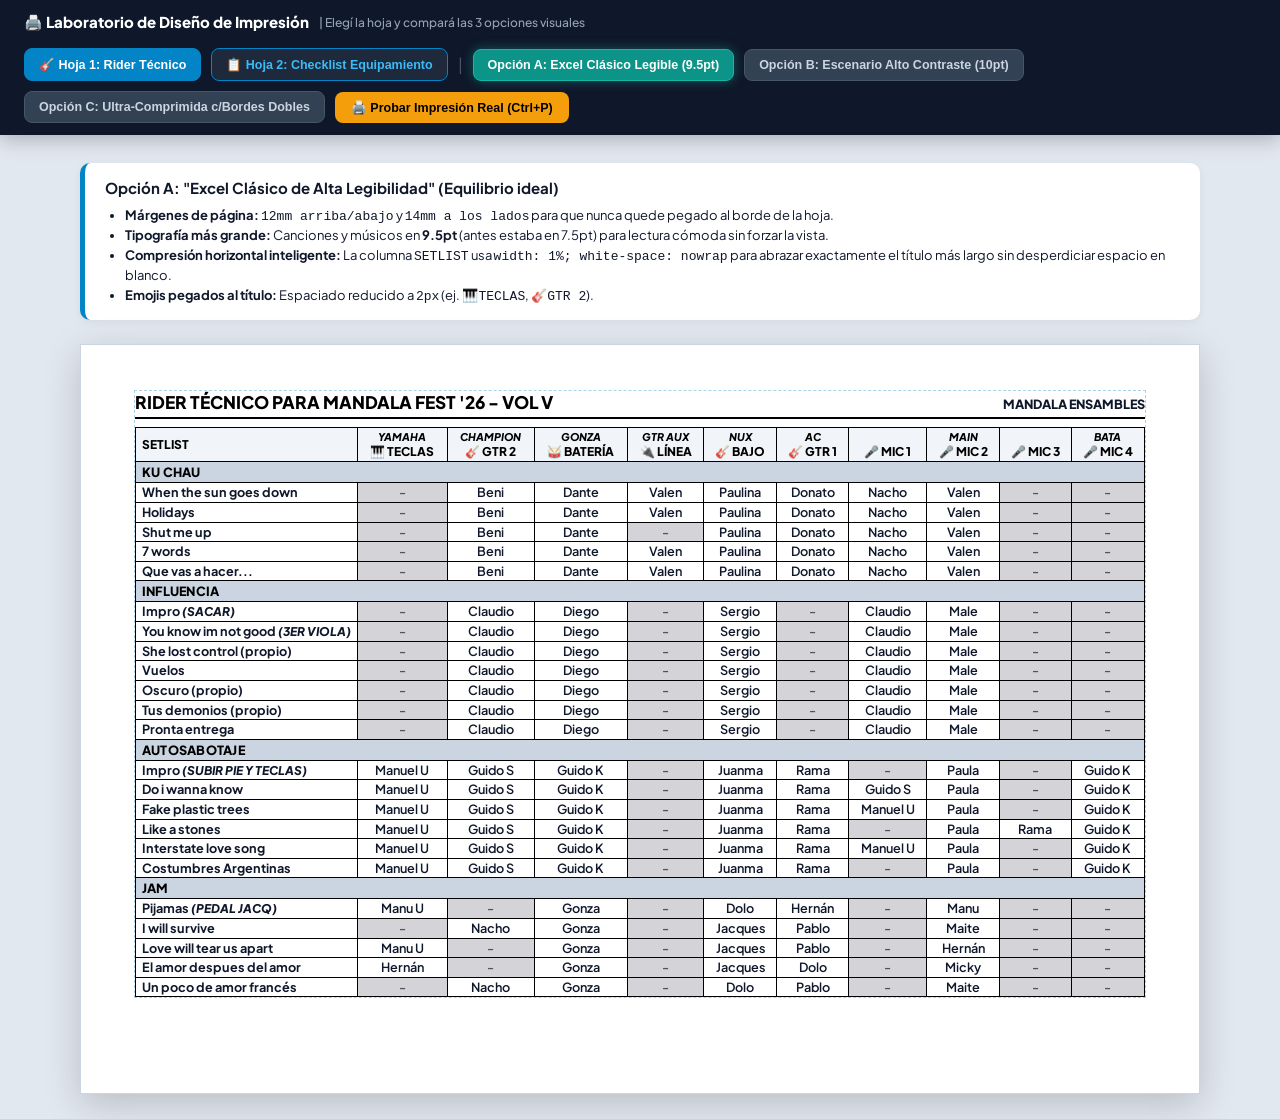
==== commit 3ca88c72: "deploy: version beta1.4 - rediseno UX Evento vs Finanzas, bloques colapsables, checklist por columna" ====
--- a/ejemplos_impresion_rider_checklist.html
+++ b/ejemplos_impresion_rider_checklist.html
@@ -1,191 +1,735 @@
 <!DOCTYPE html>
 <html lang="es">
 <head>
-<meta charset="UTF-8">
-<meta name="viewport" content="width=device-width, initial-scale=1.0">
-<title>Prototipo Interactivo: UX de Tablas Dinámicas Mandala</title>
-<link rel="stylesheet" href="https://fonts.googleapis.com/css2?family=Hanken+Grotesk:wght@400;500;600;700;800&family=Geist+Mono:wght@500;700;800&display=swap">
-<style>
-  :root {
-    --bg-main: #fbfaf8;
-    --text-main: #1c1f22;
-    --text-muted: #8a9097;
-    --accent-blue: #1f5491;
-    --accent-teal: #007b8f;
-    --accent-red: #c2563b;
-    --border-color: #cbd5e1;
-  }
-  body { font-family: 'Hanken Grotesk', -apple-system, sans-serif; background: var(--bg-main); color: var(--text-main); padding: 28px; line-height: 1.5; }
-  h1 { font-size: 20px; font-weight: 800; color: var(--accent-blue); margin-bottom: 4px; }
-  .subtitle { font-size: 13px; color: var(--text-muted); margin-bottom: 24px; }
-  .demo-container { background: white; border: 1px solid #e2e8f0; border-radius: 14px; padding: 22px; margin-bottom: 30px; box-shadow: 0 2px 10px rgba(0,0,0,0.03); }
-  .demo-title { font-size: 15px; font-weight: 800; margin-bottom: 4px; display: flex; align-items: center; gap: 8px; }
-  .demo-desc { font-size: 12px; color: var(--text-muted); margin-bottom: 14px; }
-  table { width: 100%; border-collapse: collapse; font-size: 12.5px; }
-  th { background: #f8fafc; border: 1px solid var(--border-color); padding: 8px 10px; font-size: 11px; text-transform: uppercase; font-weight: 800; color: #475569; }
-  td { border: 1px solid #e2e8f0; padding: 6px 10px; vertical-align: middle; }
-  .btn-pill { display: inline-flex; align-items: center; gap: 4px; background: white; border: 1px solid var(--accent-teal); color: var(--accent-teal); border-radius: 20px; font-size: 11px; font-weight: 700; padding: 3px 10px; cursor: pointer; text-decoration: none; transition: 0.15s; }
-  .btn-pill:hover { background: #f0fdfa; border-color: #0d9488; }
-  .btn-del { background: none; border: none; color: #94a3b8; font-weight: 700; font-size: 13px; cursor: pointer; padding: 2px 6px; border-radius: 4px; transition: 0.15s; }
-  .btn-del:hover { color: var(--accent-red); background: #fee2e2; }
-  .ghost-row { border-top: 1px dashed var(--border-color); background: #fafafa; color: var(--accent-teal); cursor: pointer; font-weight: 600; padding: 8px 14px; font-size: 12px; }
-  .ghost-row:hover { background: #f0fdfa; color: #0d9488; }
-  .hover-row .btn-del { opacity: 0; transition: opacity 0.15s; }
-  .hover-row:hover .btn-del { opacity: 1; }
-</style>
+    <meta charset="UTF-8">
+    <meta name="viewport" content="width=device-width, initial-scale=1.0">
+    <title>Alternativas de Impresión — Rider Técnico y Checklist (Mandala Ensambles)</title>
+    <link href="https://fonts.googleapis.com/css2?family=Plus+Jakarta+Sans:ital,wght@0,400;0,600;0,700;0,800;1,700;1,800&family=Geist+Mono:wght@500;700;800&display=swap" rel="stylesheet">
+    <style>
+        :root {
+            --bg-ui: #0f172a;
+            --card-ui: #1e293b;
+            --accent: #0d9488;
+            --accent-blue: #0284c7;
+        }
+        * {
+            box-sizing: border-box;
+        }
+        body {
+            margin: 0;
+            padding: 0;
+            font-family: 'Plus Jakarta Sans', -apple-system, BlinkMacSystemFont, "Segoe UI", Roboto, sans-serif;
+            background: #e2e8f0;
+            color: #0f172a;
+        }
+
+        /* BARRA DE CONTROLES INTERACTIVA (NO SE IMPRIME) */
+        .preview-toolbar {
+            position: sticky;
+            top: 0;
+            z-index: 1000;
+            background: var(--bg-ui);
+            color: #ffffff;
+            padding: 12px 24px;
+            display: flex;
+            flex-wrap: wrap;
+            align-items: center;
+            justify-content: space-between;
+            gap: 16px;
+            box-shadow: 0 4px 20px rgba(0,0,0,0.25);
+        }
+        .toolbar-title {
+            font-size: 15px;
+            font-weight: 800;
+            display: flex;
+            align-items: center;
+            gap: 10px;
+        }
+        .toolbar-controls {
+            display: flex;
+            align-items: center;
+            gap: 10px;
+            flex-wrap: wrap;
+        }
+        .tab-btn {
+            background: #334155;
+            color: #cbd5e1;
+            border: 1px solid #475569;
+            padding: 8px 14px;
+            border-radius: 8px;
+            font-size: 12.5px;
+            font-weight: 700;
+            cursor: pointer;
+            transition: all 0.15s ease;
+        }
+        .tab-btn:hover {
+            background: #475569;
+            color: #fff;
+        }
+        .tab-btn.active {
+            background: var(--accent);
+            color: #ffffff;
+            border-color: #14b8a6;
+            box-shadow: 0 0 12px rgba(20, 184, 166, 0.4);
+        }
+        .doc-switch-btn {
+            background: #1e293b;
+            color: #38bdf8;
+            border: 1px solid #0284c7;
+            padding: 8px 14px;
+            border-radius: 8px;
+            font-size: 12.5px;
+            font-weight: 800;
+            cursor: pointer;
+        }
+        .doc-switch-btn.active {
+            background: #0284c7;
+            color: #ffffff;
+        }
+        .btn-print-demo {
+            background: #f59e0b;
+            color: #000;
+            border: none;
+            padding: 8px 16px;
+            border-radius: 8px;
+            font-size: 12.5px;
+            font-weight: 800;
+            cursor: pointer;
+        }
+
+        /* CONTENEDOR DE SIMULACIÓN DE HOJA CON MÁRGENES REALES */
+        .page-workspace {
+            padding: 28px;
+            display: flex;
+            flex-direction: column;
+            align-items: center;
+            gap: 24px;
+        }
+        .option-explainer {
+            width: 100%;
+            max-width: 1120px;
+            background: #ffffff;
+            border-left: 5px solid var(--accent-blue);
+            padding: 14px 20px;
+            border-radius: 10px;
+            box-shadow: 0 2px 8px rgba(0,0,0,0.06);
+            font-size: 13px;
+            line-height: 1.5;
+        }
+        .option-explainer h3 {
+            margin: 0 0 4px 0;
+            font-size: 15px;
+            color: #0f172a;
+        }
+        .option-explainer ul {
+            margin: 6px 0 0 0;
+            padding-left: 20px;
+        }
+
+        /* HOJA A4 SIMULADA */
+        .a4-sheet {
+            background: #ffffff;
+            width: 100%;
+            max-width: 1120px; /* A4 Landscape proporción */
+            min-height: 750px;
+            box-shadow: 0 10px 35px rgba(0,0,0,0.18);
+            border: 1px solid #cbd5e1;
+            position: relative;
+            transition: all 0.2s ease;
+        }
+
+        /* Indicador visual del margen de impresión */
+        .margin-guide {
+            border: 1px dashed rgba(2, 132, 199, 0.35);
+            height: 100%;
+        }
+
+        /* ==========================================================================
+           ESTILOS COMUNES DE TABLA DE IMPRESIÓN
+           ========================================================================== */
+        .print-header-bar {
+            display: flex;
+            justify-content: space-between;
+            align-items: baseline;
+            border-bottom: 2px solid #000;
+            padding-bottom: 4px;
+            margin-bottom: 8px;
+        }
+        .print-header-title {
+            font-weight: 900;
+            text-transform: uppercase;
+            color: #000;
+            margin: 0;
+        }
+        .print-header-brand {
+            font-weight: 800;
+            text-transform: uppercase;
+            color: #0f172a;
+        }
+
+        table.rider-tbl {
+            border-collapse: collapse;
+            border: 1.5px solid #000000;
+        }
+        table.rider-tbl th,
+        table.rider-tbl td {
+            border: 1px solid #000000;
+            vertical-align: middle;
+        }
+
+        .col-inst-head {
+            display: inline-flex;
+            align-items: center;
+            justify-content: center;
+            gap: 2px; /* Emoji bien pegado a la palabra */
+            white-space: nowrap;
+        }
+
+        /* ==========================================================================
+           OPCIÓN A: EXCEL CLÁSICO DE ALTA LEGIBILIDAD (Márgenes 12mm, Letra 9.5pt, Columnas Auto-Comprimidas)
+           ========================================================================== */
+        .opt-a.a4-sheet {
+            padding: 12mm 14mm; /* Márgenes amplios y limpios */
+        }
+        .opt-a .print-header-title { font-size: 13pt; }
+        .opt-a .print-header-brand { font-size: 9.5pt; }
+        .opt-a table.rider-tbl {
+            width: auto; /* Permite que las columnas se compriman al texto real */
+            min-width: 100%;
+        }
+        .opt-a table.rider-tbl th {
+            background: #f1f5f9;
+            color: #000;
+            font-size: 9pt;
+            font-weight: 800;
+            padding: 3px 5px;
+            text-align: center;
+            line-height: 1.15;
+            white-space: nowrap;
+        }
+        .opt-a .col-note {
+            display: block;
+            font-size: 8pt;
+            font-weight: 800;
+            font-style: italic;
+            color: #000;
+            margin-bottom: 1px;
+        }
+        .opt-a .band-row td {
+            background: #cbd5e1;
+            color: #000;
+            font-size: 9.5pt;
+            font-weight: 900;
+            text-transform: uppercase;
+            padding: 2px 6px;
+            letter-spacing: 0.02em;
+        }
+        .opt-a .song-row td {
+            font-size: 9.5pt; /* Letra más grande y clara */
+            font-weight: 600;
+            padding: 2px 5px;
+            line-height: 1.15;
+            text-align: center;
+            white-space: nowrap;
+        }
+        .opt-a .song-row td.setlist-cell {
+            text-align: left;
+            font-weight: 700;
+            padding: 2px 6px;
+            width: 1%; /* Comprime la columna Setlist exactamente al largo de la canción más larga */
+        }
+        .opt-a .song-note {
+            font-weight: 800;
+            font-style: italic;
+            font-size: 9pt;
+        }
+        .opt-a .empty-cell {
+            background: #d4d4d8;
+            color: #52525b;
+        }
+
+        /* ==========================================================================
+           OPCIÓN B: ESCENARIO ALTO CONTRASTE (Bandas en Negro/Gris Oscuro, Letra 10pt Bold, Ultra-Comprimido)
+           ========================================================================== */
+        .opt-b.a4-sheet {
+            padding: 10mm 12mm;
+        }
+        .opt-b .print-header-title { font-size: 13.5pt; }
+        .opt-b .print-header-brand { font-size: 9.5pt; }
+        .opt-b table.rider-tbl {
+            width: 100%;
+        }
+        .opt-b table.rider-tbl th {
+            background: #e2e8f0;
+            color: #000;
+            font-size: 9pt;
+            font-weight: 900;
+            padding: 2px 3px;
+            text-align: center;
+            line-height: 1.1;
+            white-space: nowrap;
+        }
+        .opt-b .col-note {
+            display: block;
+            font-size: 8.5pt;
+            font-weight: 800;
+            font-style: italic;
+            color: #000;
+            background: #fef08a; /* Sutil destaque o limpio */
+            padding: 0 2px;
+        }
+        .opt-b .band-row td {
+            background: #1e293b; /* Separador oscuro de alto contraste para lectura rápida en escenario */
+            color: #ffffff;
+            font-size: 9.5pt;
+            font-weight: 900;
+            text-transform: uppercase;
+            padding: 2px 8px;
+            letter-spacing: 0.04em;
+        }
+        .opt-b .song-row td {
+            font-size: 10pt; /* Letra bien grande para leer a distancia */
+            font-weight: 700;
+            padding: 1.5px 3px; /* Padding mínimo pero letra grande */
+            line-height: 1.1;
+            text-align: center;
+            white-space: nowrap;
+        }
+        .opt-b .song-row td.setlist-cell {
+            text-align: left;
+            font-weight: 800;
+            padding: 1.5px 5px;
+            width: 1%;
+        }
+        .opt-b .song-note {
+            font-weight: 800;
+            font-style: italic;
+            font-size: 9.5pt;
+            text-decoration: underline;
+        }
+        .opt-b .empty-cell {
+            background: #d4d4d8;
+            color: #71717a;
+        }
+
+        /* ==========================================================================
+           OPCIÓN C: PLANILLA TÉCNICA COMPACTA (Ancho Ajustado al Contenido, Márgenes 14mm)
+           ========================================================================== */
+        .opt-c.a4-sheet {
+            padding: 14mm 16mm; /* Márgenes bien holgados */
+        }
+        .opt-c .print-header-title { font-size: 12.5pt; }
+        .opt-c .print-header-brand { font-size: 9pt; }
+        .opt-c table.rider-tbl {
+            width: auto; /* La tabla ocupa sólo lo que necesitan sus columnas, sin estirar de más */
+            margin: 0 auto;
+            min-width: 92%;
+        }
+        .opt-c table.rider-tbl th {
+            background: #f8fafc;
+            color: #000;
+            font-size: 9pt;
+            font-weight: 800;
+            padding: 2px 4px;
+            text-align: center;
+            line-height: 1.1;
+            white-space: nowrap;
+        }
+        .opt-c .col-note {
+            display: block;
+            font-size: 8pt;
+            font-weight: 800;
+            font-style: italic;
+            color: #000;
+        }
+        .opt-c .band-row td {
+            background: #dcdce0;
+            color: #000;
+            font-size: 9pt;
+            font-weight: 900;
+            text-transform: uppercase;
+            padding: 1.5px 6px;
+            border-top: 2px solid #000;
+            border-bottom: 1.5px solid #000;
+        }
+        .opt-c .song-row td {
+            font-size: 9.5pt;
+            font-weight: 700;
+            padding: 1px 4px;
+            line-height: 1.12;
+            text-align: center;
+            white-space: nowrap;
+        }
+        .opt-c .song-row td.setlist-cell {
+            text-align: left;
+            font-weight: 700;
+            padding: 1px 5px;
+            width: 1%;
+        }
+        .opt-c .song-note {
+            font-weight: 800;
+            font-style: italic;
+            font-size: 9pt;
+        }
+        .opt-c .empty-cell {
+            background: #e4e4e7;
+            color: #71717a;
+        }
+
+        @media print {
+            .preview-toolbar, .option-explainer {
+                display: none !important;
+            }
+            body {
+                background: #fff !important;
+            }
+            .page-workspace {
+                padding: 0 !important;
+            }
+            .a4-sheet {
+                box-shadow: none !important;
+                border: none !important;
+                max-width: 100% !important;
+                min-height: 0 !important;
+            }
+            .margin-guide {
+                border: none !important;
+            }
+            * {
+                -webkit-print-color-adjust: exact !important;
+                print-color-adjust: exact !important;
+            }
+        }
+    </style>
 </head>
 <body>
 
-  <h1>🧪 Comparativa de UX: Tablas Dinámicas con Jerarquías</h1>
-  <div class="subtitle">Probá cómo se comportan los 3 patrones para agregar (+) y borrar (✕) elementos padre e hijo.</div>
-
-  <!-- OPCIÓN A: VERTICAL STACK (ACTUAL) -->
-  <div class="demo-container">
-    <div class="demo-title">📌 Opción A: Stack Vertical en Celda Unificada (Implementada)</div>
-    <div class="demo-desc">Nombre arriba con ✕ para borrar la banda; debajo conteo claro en una línea; debajo botón pill ＋ Canción.</div>
-    <table>
-      <thead>
-        <tr>
-          <th style="width:200px; text-align:left;">BANDA / ARTISTA</th>
-          <th style="width:190px; text-align:left;">CANCIÓN / SETLIST</th>
-          <th>BATERÍA</th>
-          <th>BAJO</th>
-          <th>GTR 1</th>
-          <th>MIC 1</th>
-          <th style="width:40px; text-align:center;">Acción</th>
-        </tr>
-      </thead>
-      <tbody>
-        <tr>
-          <td rowspan="2" style="background:#f8fafc; border:1px solid #cbd5e1;">
-            <div style="display:flex; flex-direction:column; gap:6px;">
-              <div style="display:flex; align-items:center; justify-content:space-between; gap:6px;">
-                <div style="display:flex; align-items:center; gap:6px;">
-                  <span style="font-size:11px; color:#64748b;">▼</span>
-                  <strong style="color:var(--accent-blue); font-size:13px;">DIVIDIDOS</strong>
+    <div class="preview-toolbar">
+        <div class="toolbar-title">
+            <span>🖨️ Laboratorio de Diseño de Impresión</span>
+            <span style="font-size:12px; font-weight:500; color:#94a3b8;">| Elegí la hoja y compará las 3 opciones visuales</span>
+        </div>
+
+        <div class="toolbar-controls">
+            <button class="doc-switch-btn active" id="btn-doc-rider" onclick="setDocType('rider')">🎸 Hoja 1: Rider Técnico</button>
+            <button class="doc-switch-btn" id="btn-doc-checklist" onclick="setDocType('checklist')">📋 Hoja 2: Checklist Equipamiento</button>
+            <span style="color:#475569;">|</span>
+            <button class="tab-btn active" id="btn-opt-a" onclick="setOption('a')">Opción A: Excel Clásico Legible (9.5pt)</button>
+            <button class="tab-btn" id="btn-opt-b" onclick="setOption('b')">Opción B: Escenario Alto Contraste (10pt)</button>
+            <button class="tab-btn" id="btn-opt-c" onclick="setOption('c')">Opción C: Ultra-Comprimida c/Bordes Dobles</button>
+            <button class="btn-print-demo" onclick="window.print()">🖨️ Probar Impresión Real (Ctrl+P)</button>
+        </div>
+    </div>
+
+    <div class="page-workspace">
+
+        <!-- EXPLICACIÓN DINÁMICA DE LA OPCIÓN SELECCIONADA -->
+        <div class="option-explainer" id="explainer-box">
+            <h3>Opción A: "Excel Clásico de Alta Legibilidad" (Equilibrio ideal)</h3>
+            <ul>
+                <li><strong>Márgenes de página:</strong> <code>12mm arriba/abajo</code> y <code>14mm a los lados</code> para que nunca quede pegado al borde de la hoja.</li>
+                <li><strong>Tipografía más grande:</strong> Canciones y músicos en <strong>9.5pt</strong> (antes estaba en 7.5pt) para lectura cómoda sin forzar la vista.</li>
+                <li><strong>Compresión horizontal inteligente:</strong> La columna <code>SETLIST</code> usa <code>width: 1%; white-space: nowrap</code> para abrazar exactamente el título más largo sin desperdiciar espacio en blanco.</li>
+                <li><strong>Emojis pegados al título:</strong> Espaciado reducido a <code>2px</code> (ej. <code>🎹TECLAS</code>, <code>🎸GTR 2</code>).</li>
+            </ul>
+        </div>
+
+        <!-- HOJA SIMULADA: RIDER TÉCNICO -->
+        <div class="a4-sheet opt-a" id="sheet-rider">
+            <div class="margin-guide">
+                <div class="print-header-bar">
+                    <h1 class="print-header-title">RIDER TÉCNICO PARA MANDALA FEST '26 - VOL V</h1>
+                    <span class="print-header-brand">MANDALA ENSAMBLES</span>
                 </div>
-                <button class="btn-del" onclick="alert('Eliminar banda completa')" title="Quitar banda">✕</button>
-              </div>
-              <div style="padding-left:17px; font-size:11.5px; color:#64748b; font-weight:600;">🎵 2 canción(es)</div>
-              <div style="padding-left:17px; margin-top:2px;">
-                <button class="btn-pill" onclick="alert('Agregar canción')">＋ Canción</button>
-              </div>
+
+                <table class="rider-tbl">
+                    <thead>
+                        <tr>
+                            <th style="text-align:left; padding-left:6px;">SETLIST</th>
+                            <th>
+                                <span class="col-note">YAMAHA</span>
+                                <div class="col-inst-head"><span>🎹</span><span>TECLAS</span></div>
+                            </th>
+                            <th>
+                                <span class="col-note">CHAMPION</span>
+                                <div class="col-inst-head"><span>🎸</span><span>GTR 2</span></div>
+                            </th>
+                            <th>
+                                <span class="col-note">GONZA</span>
+                                <div class="col-inst-head"><span>🥁</span><span>BATERÍA</span></div>
+                            </th>
+                            <th>
+                                <span class="col-note">GTR AUX</span>
+                                <div class="col-inst-head"><span>🔌</span><span>LÍNEA</span></div>
+                            </th>
+                            <th>
+                                <span class="col-note">NUX</span>
+                                <div class="col-inst-head"><span>🎸</span><span>BAJO</span></div>
+                            </th>
+                            <th>
+                                <span class="col-note">AC</span>
+                                <div class="col-inst-head"><span>🎸</span><span>GTR 1</span></div>
+                            </th>
+                            <th>
+                                <span class="col-note">&nbsp;</span>
+                                <div class="col-inst-head"><span>🎤</span><span>MIC 1</span></div>
+                            </th>
+                            <th>
+                                <span class="col-note">MAIN</span>
+                                <div class="col-inst-head"><span>🎤</span><span>MIC 2</span></div>
+                            </th>
+                            <th>
+                                <span class="col-note">&nbsp;</span>
+                                <div class="col-inst-head"><span>🎤</span><span>MIC 3</span></div>
+                            </th>
+                            <th>
+                                <span class="col-note">BATA</span>
+                                <div class="col-inst-head"><span>🎤</span><span>MIC 4</span></div>
+                            </th>
+                        </tr>
+                    </thead>
+                    <tbody>
+                        <!-- BANDA 1 -->
+                        <tr class="band-row"><td colspan="11">KU CHAU</td></tr>
+                        <tr class="song-row">
+                            <td class="setlist-cell">When the sun goes down</td>
+                            <td class="empty-cell">-</td><td>Beni</td><td>Dante</td><td>Valen</td><td>Paulina</td><td>Donato</td><td>Nacho</td><td>Valen</td><td class="empty-cell">-</td><td class="empty-cell">-</td>
+                        </tr>
+                        <tr class="song-row">
+                            <td class="setlist-cell">Holidays</td>
+                            <td class="empty-cell">-</td><td>Beni</td><td>Dante</td><td>Valen</td><td>Paulina</td><td>Donato</td><td>Nacho</td><td>Valen</td><td class="empty-cell">-</td><td class="empty-cell">-</td>
+                        </tr>
+                        <tr class="song-row">
+                            <td class="setlist-cell">Shut me up</td>
+                            <td class="empty-cell">-</td><td>Beni</td><td>Dante</td><td class="empty-cell">-</td><td>Paulina</td><td>Donato</td><td>Nacho</td><td>Valen</td><td class="empty-cell">-</td><td class="empty-cell">-</td>
+                        </tr>
+                        <tr class="song-row">
+                            <td class="setlist-cell">7 words</td>
+                            <td class="empty-cell">-</td><td>Beni</td><td>Dante</td><td>Valen</td><td>Paulina</td><td>Donato</td><td>Nacho</td><td>Valen</td><td class="empty-cell">-</td><td class="empty-cell">-</td>
+                        </tr>
+                        <tr class="song-row">
+                            <td class="setlist-cell">Que vas a hacer...</td>
+                            <td class="empty-cell">-</td><td>Beni</td><td>Dante</td><td>Valen</td><td>Paulina</td><td>Donato</td><td>Nacho</td><td>Valen</td><td class="empty-cell">-</td><td class="empty-cell">-</td>
+                        </tr>
+
+                        <!-- BANDA 2 -->
+                        <tr class="band-row"><td colspan="11">INFLUENCIA</td></tr>
+                        <tr class="song-row">
+                            <td class="setlist-cell">Impro <span class="song-note">(SACAR)</span></td>
+                            <td class="empty-cell">-</td><td>Claudio</td><td>Diego</td><td class="empty-cell">-</td><td>Sergio</td><td class="empty-cell">-</td><td>Claudio</td><td>Male</td><td class="empty-cell">-</td><td class="empty-cell">-</td>
+                        </tr>
+                        <tr class="song-row">
+                            <td class="setlist-cell">You know im not good <span class="song-note">(3ER VIOLA)</span></td>
+                            <td class="empty-cell">-</td><td>Claudio</td><td>Diego</td><td class="empty-cell">-</td><td>Sergio</td><td class="empty-cell">-</td><td>Claudio</td><td>Male</td><td class="empty-cell">-</td><td class="empty-cell">-</td>
+                        </tr>
+                        <tr class="song-row">
+                            <td class="setlist-cell">She lost control (propio)</td>
+                            <td class="empty-cell">-</td><td>Claudio</td><td>Diego</td><td class="empty-cell">-</td><td>Sergio</td><td class="empty-cell">-</td><td>Claudio</td><td>Male</td><td class="empty-cell">-</td><td class="empty-cell">-</td>
+                        </tr>
+                        <tr class="song-row">
+                            <td class="setlist-cell">Vuelos</td>
+                            <td class="empty-cell">-</td><td>Claudio</td><td>Diego</td><td class="empty-cell">-</td><td>Sergio</td><td class="empty-cell">-</td><td>Claudio</td><td>Male</td><td class="empty-cell">-</td><td class="empty-cell">-</td>
+                        </tr>
+                        <tr class="song-row">
+                            <td class="setlist-cell">Oscuro (propio)</td>
+                            <td class="empty-cell">-</td><td>Claudio</td><td>Diego</td><td class="empty-cell">-</td><td>Sergio</td><td class="empty-cell">-</td><td>Claudio</td><td>Male</td><td class="empty-cell">-</td><td class="empty-cell">-</td>
+                        </tr>
+                        <tr class="song-row">
+                            <td class="setlist-cell">Tus demonios (propio)</td>
+                            <td class="empty-cell">-</td><td>Claudio</td><td>Diego</td><td class="empty-cell">-</td><td>Sergio</td><td class="empty-cell">-</td><td>Claudio</td><td>Male</td><td class="empty-cell">-</td><td class="empty-cell">-</td>
+                        </tr>
+                        <tr class="song-row">
+                            <td class="setlist-cell">Pronta entrega</td>
+                            <td class="empty-cell">-</td><td>Claudio</td><td>Diego</td><td class="empty-cell">-</td><td>Sergio</td><td class="empty-cell">-</td><td>Claudio</td><td>Male</td><td class="empty-cell">-</td><td class="empty-cell">-</td>
+                        </tr>
+
+                        <!-- BANDA 3 -->
+                        <tr class="band-row"><td colspan="11">AUTOSABOTAJE</td></tr>
+                        <tr class="song-row">
+                            <td class="setlist-cell">Impro <span class="song-note">(SUBIR PIE Y TECLAS)</span></td>
+                            <td>Manuel U</td><td>Guido S</td><td>Guido K</td><td class="empty-cell">-</td><td>Juanma</td><td>Rama</td><td class="empty-cell">-</td><td>Paula</td><td class="empty-cell">-</td><td>Guido K</td>
+                        </tr>
+                        <tr class="song-row">
+                            <td class="setlist-cell">Do i wanna know</td>
+                            <td>Manuel U</td><td>Guido S</td><td>Guido K</td><td class="empty-cell">-</td><td>Juanma</td><td>Rama</td><td>Guido S</td><td>Paula</td><td class="empty-cell">-</td><td>Guido K</td>
+                        </tr>
+                        <tr class="song-row">
+                            <td class="setlist-cell">Fake plastic trees</td>
+                            <td>Manuel U</td><td>Guido S</td><td>Guido K</td><td class="empty-cell">-</td><td>Juanma</td><td>Rama</td><td>Manuel U</td><td>Paula</td><td class="empty-cell">-</td><td>Guido K</td>
+                        </tr>
+                        <tr class="song-row">
+                            <td class="setlist-cell">Like a stones</td>
+                            <td>Manuel U</td><td>Guido S</td><td>Guido K</td><td class="empty-cell">-</td><td>Juanma</td><td>Rama</td><td class="empty-cell">-</td><td>Paula</td><td>Rama</td><td>Guido K</td>
+                        </tr>
+                        <tr class="song-row">
+                            <td class="setlist-cell">Interstate love song</td>
+                            <td>Manuel U</td><td>Guido S</td><td>Guido K</td><td class="empty-cell">-</td><td>Juanma</td><td>Rama</td><td>Manuel U</td><td>Paula</td><td class="empty-cell">-</td><td>Guido K</td>
+                        </tr>
+                        <tr class="song-row">
+                            <td class="setlist-cell">Costumbres Argentinas</td>
+                            <td>Manuel U</td><td>Guido S</td><td>Guido K</td><td class="empty-cell">-</td><td>Juanma</td><td>Rama</td><td class="empty-cell">-</td><td>Paula</td><td class="empty-cell">-</td><td>Guido K</td>
+                        </tr>
+
+                        <!-- BANDA 4 -->
+                        <tr class="band-row"><td colspan="11">JAM</td></tr>
+                        <tr class="song-row">
+                            <td class="setlist-cell">Pijamas <span class="song-note">(PEDAL JACQ)</span></td>
+                            <td>Manu U</td><td class="empty-cell">-</td><td>Gonza</td><td class="empty-cell">-</td><td>Dolo</td><td>Hernán</td><td class="empty-cell">-</td><td>Manu</td><td class="empty-cell">-</td><td class="empty-cell">-</td>
+                        </tr>
+                        <tr class="song-row">
+                            <td class="setlist-cell">I will survive</td>
+                            <td class="empty-cell">-</td><td>Nacho</td><td>Gonza</td><td class="empty-cell">-</td><td>Jacques</td><td>Pablo</td><td class="empty-cell">-</td><td>Maite</td><td class="empty-cell">-</td><td class="empty-cell">-</td>
+                        </tr>
+                        <tr class="song-row">
+                            <td class="setlist-cell">Love will tear us apart</td>
+                            <td>Manu U</td><td class="empty-cell">-</td><td>Gonza</td><td class="empty-cell">-</td><td>Jacques</td><td>Pablo</td><td class="empty-cell">-</td><td>Hernán</td><td class="empty-cell">-</td><td class="empty-cell">-</td>
+                        </tr>
+                        <tr class="song-row">
+                            <td class="setlist-cell">El amor despues del amor</td>
+                            <td>Hernán</td><td class="empty-cell">-</td><td>Gonza</td><td class="empty-cell">-</td><td>Jacques</td><td>Dolo</td><td class="empty-cell">-</td><td>Micky</td><td class="empty-cell">-</td><td class="empty-cell">-</td>
+                        </tr>
+                        <tr class="song-row">
+                            <td class="setlist-cell">Un poco de amor francés</td>
+                            <td class="empty-cell">-</td><td>Nacho</td><td>Gonza</td><td class="empty-cell">-</td><td>Dolo</td><td>Pablo</td><td class="empty-cell">-</td><td>Maite</td><td class="empty-cell">-</td><td class="empty-cell">-</td>
+                        </tr>
+                    </tbody>
+                </table>
             </div>
-          </td>
-          <td><strong>Ala Delta</strong></td>
-          <td>Agustín S.</td>
-          <td>Sergio A.</td>
-          <td>Lucas R.</td>
-          <td>Ricardo M.</td>
-          <td style="text-align:center;"><button class="btn-del" title="Borrar canción">✕</button></td>
-        </tr>
-        <tr>
-          <td><strong>Spaghetti del Rock</strong></td>
-          <td>Agustín S.</td>
-          <td>Sergio A.</td>
-          <td>Lucas R.</td>
-          <td>Ricardo M.</td>
-          <td style="text-align:center;"><button class="btn-del" title="Borrar canción">✕</button></td>
-        </tr>
-      </tbody>
-    </table>
-  </div>
-
-  <!-- OPCIÓN B: FILA COMPLETA DE GRUPO (ESTILO AIRTABLE / NOTION) -->
-  <div class="demo-container">
-    <div class="demo-title">📌 Opción B: Fila Completa de Grupo (Estilo Notion / Airtable)</div>
-    <div class="demo-desc">La banda tiene su propia barra superior de ancho completo. Despeja 100% el ancho de las columnas de instrumentos.</div>
-    <table>
-      <thead>
-        <tr>
-          <th style="width:220px; text-align:left;">CANCIÓN / SETLIST</th>
-          <th>BATERÍA</th>
-          <th>BAJO</th>
-          <th>GTR 1</th>
-          <th>MIC 1</th>
-          <th style="width:40px; text-align:center;">Acción</th>
-        </tr>
-      </thead>
-      <tbody>
-        <tr style="background:#f1f5f9; border-top:2px solid #cbd5e1;">
-          <td colspan="5" style="padding:8px 12px;">
-            <div style="display:flex; align-items:center; justify-content:space-between;">
-              <div style="display:flex; align-items:center; gap:10px;">
-                <span style="font-size:11px; color:#64748b;">▼</span>
-                <strong style="color:var(--accent-blue); font-size:13.5px;">LOS PERICOS</strong>
-                <span style="background:#e2e8f0; font-size:11px; padding:2px 8px; border-radius:12px; color:#475569; font-weight:600;">2 canciones</span>
-                <button class="btn-pill" style="margin-left:6px;" onclick="alert('Agregar canción')">＋ Canción</button>
-              </div>
-              <button class="btn-del" onclick="alert('Eliminar banda completa')">✕ Quitar Banda</button>
+        </div>
+
+        <!-- HOJA SIMULADA: CHECKLIST DE EQUIPAMIENTO -->
+        <div class="a4-sheet opt-a" id="sheet-checklist" style="display:none;">
+            <div class="margin-guide">
+                <div class="print-header-bar">
+                    <h1 class="print-header-title">CHECKLIST DE EQUIPAMIENTO — MANDALA FEST '26 - VOL V</h1>
+                    <span class="print-header-brand">MANDALA ENSAMBLES</span>
+                </div>
+
+                <table class="rider-tbl" style="width:100%;">
+                    <thead>
+                        <tr>
+                            <th style="text-align:left; padding-left:6px; width:28%;">EQUIPO / ÍTEM</th>
+                            <th style="text-align:left; padding-left:6px; width:18%;">ORIGEN / DUEÑO</th>
+                            <th style="width:8%;">PREP.</th>
+                            <th style="width:8%;">LISTO</th>
+                            <th style="width:8%;">REGRESÓ</th>
+                            <th style="text-align:left; padding-left:6px; width:30%;">NOTAS / OBSERVACIONES</th>
+                        </tr>
+                    </thead>
+                    <tbody>
+                        <tr class="song-row">
+                            <td class="setlist-cell">CABEZAL AMPEG BA-115 + CAJA</td>
+                            <td style="text-align:left; padding-left:6px;">MANDALA ENSAMBLES</td>
+                            <td>☑</td>
+                            <td>☑</td>
+                            <td>☐</td>
+                            <td style="text-align:left; padding-left:6px; white-space:normal;">Llevar con cable interlock reforzado y línea XLR</td>
+                        </tr>
+                        <tr class="song-row">
+                            <td class="setlist-cell">TECLADO YAMAHA P-45 + FUENTE</td>
+                            <td style="text-align:left; padding-left:6px;">GONZA (PROFE)</td>
+                            <td>☑</td>
+                            <td>☑</td>
+                            <td>☐</td>
+                            <td style="text-align:left; padding-left:6px; white-space:normal;">Con pedal sustain original y soporte tijera</td>
+                        </tr>
+                        <tr class="song-row">
+                            <td class="setlist-cell">AMPLIFICADOR FENDER CHAMPION 100</td>
+                            <td style="text-align:left; padding-left:6px;">MANDALA ENSAMBLES</td>
+                            <td>☑</td>
+                            <td>☐</td>
+                            <td>☐</td>
+                            <td style="text-align:left; padding-left:6px; white-space:normal;">Incluye footswitch de 2 botones.<br><em><strong>Revisar canal 2 antes de salir</strong></em></td>
+                        </tr>
+                        <tr class="song-row">
+                            <td class="setlist-cell">SET MICRÓFONOS SHURE SM58 (X4)</td>
+                            <td style="text-align:left; padding-left:6px;">MANDALA ENSAMBLES</td>
+                            <td>☑</td>
+                            <td>☑</td>
+                            <td>☐</td>
+                            <td style="text-align:left; padding-left:6px; white-space:normal;">En valija rígida gris con 4 pipetas</td>
+                        </tr>
+                        <tr class="song-row">
+                            <td class="setlist-cell">CAJA DIRECTA BEHRINGER ULTRA-DI (X2)</td>
+                            <td style="text-align:left; padding-left:6px;">MANDALA ENSAMBLES</td>
+                            <td>☐</td>
+                            <td>☐</td>
+                            <td>☐</td>
+                            <td class="empty-cell" style="text-align:center;">-</td>
+                        </tr>
+                        <tr class="song-row">
+                            <td class="setlist-cell">TAMBOR MAPEX BLACK PANTHER 14"</td>
+                            <td style="text-align:left; padding-left:6px;">DANTE (ALUMNO)</td>
+                            <td>☑</td>
+                            <td>☐</td>
+                            <td>☐</td>
+                            <td style="text-align:left; padding-left:6px; white-space:normal;">En funda acolchada negra</td>
+                        </tr>
+                    </tbody>
+                </table>
             </div>
-          </td>
-          <td style="background:#f1f5f9; text-align:center;"></td>
-        </tr>
-        <tr>
-          <td><strong>Pupilas Lejanas</strong></td>
-          <td>Diego B.</td>
-          <td>Marcelo B.</td>
-          <td>Juani C.</td>
-          <td>Bahiano</td>
-          <td style="text-align:center;"><button class="btn-del">✕</button></td>
-        </tr>
-        <tr>
-          <td><strong>Waitin'</strong></td>
-          <td>Diego B.</td>
-          <td>Marcelo B.</td>
-          <td>Juani C.</td>
-          <td>Bahiano</td>
-          <td style="text-align:center;"><button class="btn-del">✕</button></td>
-        </tr>
-      </tbody>
-    </table>
-  </div>
-
-  <!-- OPCIÓN C: FILA FANTASMA Y HOVER (ESTILO LINEAR) -->
-  <div class="demo-container">
-    <div class="demo-title">📌 Opción C: Fila Fantasma Inferior y Acciones en Hover (Estilo Linear)</div>
-    <div class="demo-desc">La ✕ sólo aparece cuando pasás el mouse sobre la fila correspondiente (evita ruido visual al leer). Fila '+ Agregar' al final.</div>
-    <table>
-      <thead>
-        <tr>
-          <th style="width:180px; text-align:left;">BANDA</th>
-          <th style="width:200px; text-align:left;">CANCIÓN</th>
-          <th>BATERÍA</th>
-          <th>BAJO</th>
-          <th>GTR 1</th>
-          <th>MIC 1</th>
-          <th style="width:40px; text-align:center;"></th>
-        </tr>
-      </thead>
-      <tbody>
-        <tr class="hover-row">
-          <td rowspan="3" style="background:#f8fafc; border:1px solid #cbd5e1;">
-            <div style="font-weight:800; color:var(--accent-blue);">SODA STEREO</div>
-            <div style="font-size:11px; color:#64748b; margin-top:3px;">🎵 2 temas</div>
-          </td>
-          <td><strong>De Música Ligera</strong></td>
-          <td>Charly A.</td>
-          <td>Zeta B.</td>
-          <td>Gustavo C.</td>
-          <td>Gustavo C.</td>
-          <td style="text-align:center;"><button class="btn-del">✕</button></td>
-        </tr>
-        <tr class="hover-row">
-          <td><strong>Persiana Americana</strong></td>
-          <td>Charly A.</td>
-          <td>Zeta B.</td>
-          <td>Gustavo C.</td>
-          <td>Gustavo C.</td>
-          <td style="text-align:center;"><button class="btn-del">✕</button></td>
-        </tr>
-        <tr>
-          <td colspan="6" class="ghost-row" onclick="alert('Nueva canción agregada')">
-            ＋ Agregar otra canción a Soda Stereo...
-          </td>
-        </tr>
-      </tbody>
-    </table>
-  </div>
-
+        </div>
+
+    </div>
+
+    <script>
+        let currentOpt = 'a';
+        let currentDoc = 'rider';
+
+        const explainers = {
+            a: {
+                title: 'Opción A: "Excel Clásico de Alta Legibilidad" (Recomendada)',
+                bullets: [
+                    '<strong>Márgenes de página:</strong> <code>12mm arriba/abajo</code> y <code>14mm izquierda/derecha</code> para que la tabla tenga aire alrededor y no quede pegada a los bordes.',
+                    '<strong>Letra más grande y nítida:</strong> Músicos y canciones en <strong>9.5pt</strong> (2 puntos más grande que antes), manteniendo una altura de fila compacta de <code>2px</code> de padding.',
+                    '<strong>Columnas auto-comprimidas:</strong> Tanto <code>SETLIST</code> como los instrumentos se ajustan automáticamente al ancho real del texto sin dejar huecos blancos.',
+                    '<strong>Emoji pegado a la palabra:</strong> Separación mínima de <code>2px</code> (ej. <code>🎹TECLAS</code>, <code>🎸GTR 2</code>).'
+                ]
+            },
+            b: {
+                title: 'Opción B: "Escenario Alto Contraste" (Máxima visibilidad con poca luz)',
+                bullets: [
+                    '<strong>Márgenes de página:</strong> <code>10mm arriba/abajo</code> y <code>12mm izquierda/derecha</code>.',
+                    '<strong>Letra 10pt Bold:</strong> Tamaño máximo de letra (<code>10pt</code> en negrita) con padding ultra-ajustado (<code>1.5px</code>) para que se lea de lejos en el escenario sin agrandar la altura de la tabla.',
+                    '<strong>Separadores de Banda oscuros:</strong> Las filas de bandas (<code>KU CHAU</code>, <code>INFLUENCIA</code>) tienen fondo oscuro y letra blanca para identificar cada bloque al instante.',
+                    '<strong>Notas de columna resaltadas:</strong> Destaque visual inmediato en las notas técnicas de cabecera y de canción.'
+                ]
+            },
+            c: {
+                title: 'Opción C: "Planilla Técnica Ultra-Comprimida con Bordes Dobles"',
+                bullets: [
+                    '<strong>Márgenes amplios:</strong> <code>14mm arriba/abajo</code> y <code>16mm a los lados</code>.',
+                    '<strong>Ancho de tabla compacto:</strong> La tabla no se fuerza al 100% si sobra espacio, sino que comprime todas las columnas hacia el centro para que la vista recorra menos distancia horizontal.',
+                    '<strong>Bordes jerárquicos:</strong> Doble línea gruesa (<code>2px</code>) al inicio de cada banda y letra de <strong>9.5pt</strong>.',
+                    '<strong>Celdas vacías en gris suave:</strong> Tono <code>#e4e4e7</code> más sutil para ahorrar tinta y destacar los nombres.'
+                ]
+            }
+        };
+
+        function setOption(opt) {
+            currentOpt = opt;
+            ['a', 'b', 'c'].forEach(k => {
+                document.getElementById('btn-opt-' + k).classList.toggle('active', k === opt);
+            });
+            const riderSheet = document.getElementById('sheet-rider');
+            const checkSheet = document.getElementById('sheet-checklist');
+            riderSheet.className = 'a4-sheet opt-' + opt;
+            checkSheet.className = 'a4-sheet opt-' + opt;
+
+            const exp = explainers[opt];
+            document.getElementById('explainer-box').innerHTML = `
+                <h3>${exp.title}</h3>
+                <ul>${exp.bullets.map(b => `<li>${b}</li>`).join('')}</ul>
+            `;
+        }
+
+        function setDocType(doc) {
+            currentDoc = doc;
+            document.getElementById('btn-doc-rider').classList.toggle('active', doc === 'rider');
+            document.getElementById('btn-doc-checklist').classList.toggle('active', doc === 'checklist');
+            document.getElementById('sheet-rider').style.display = doc === 'rider' ? 'block' : 'none';
+            document.getElementById('sheet-checklist').style.display = doc === 'checklist' ? 'block' : 'none';
+        }
+    </script>
 </body>
 </html>
